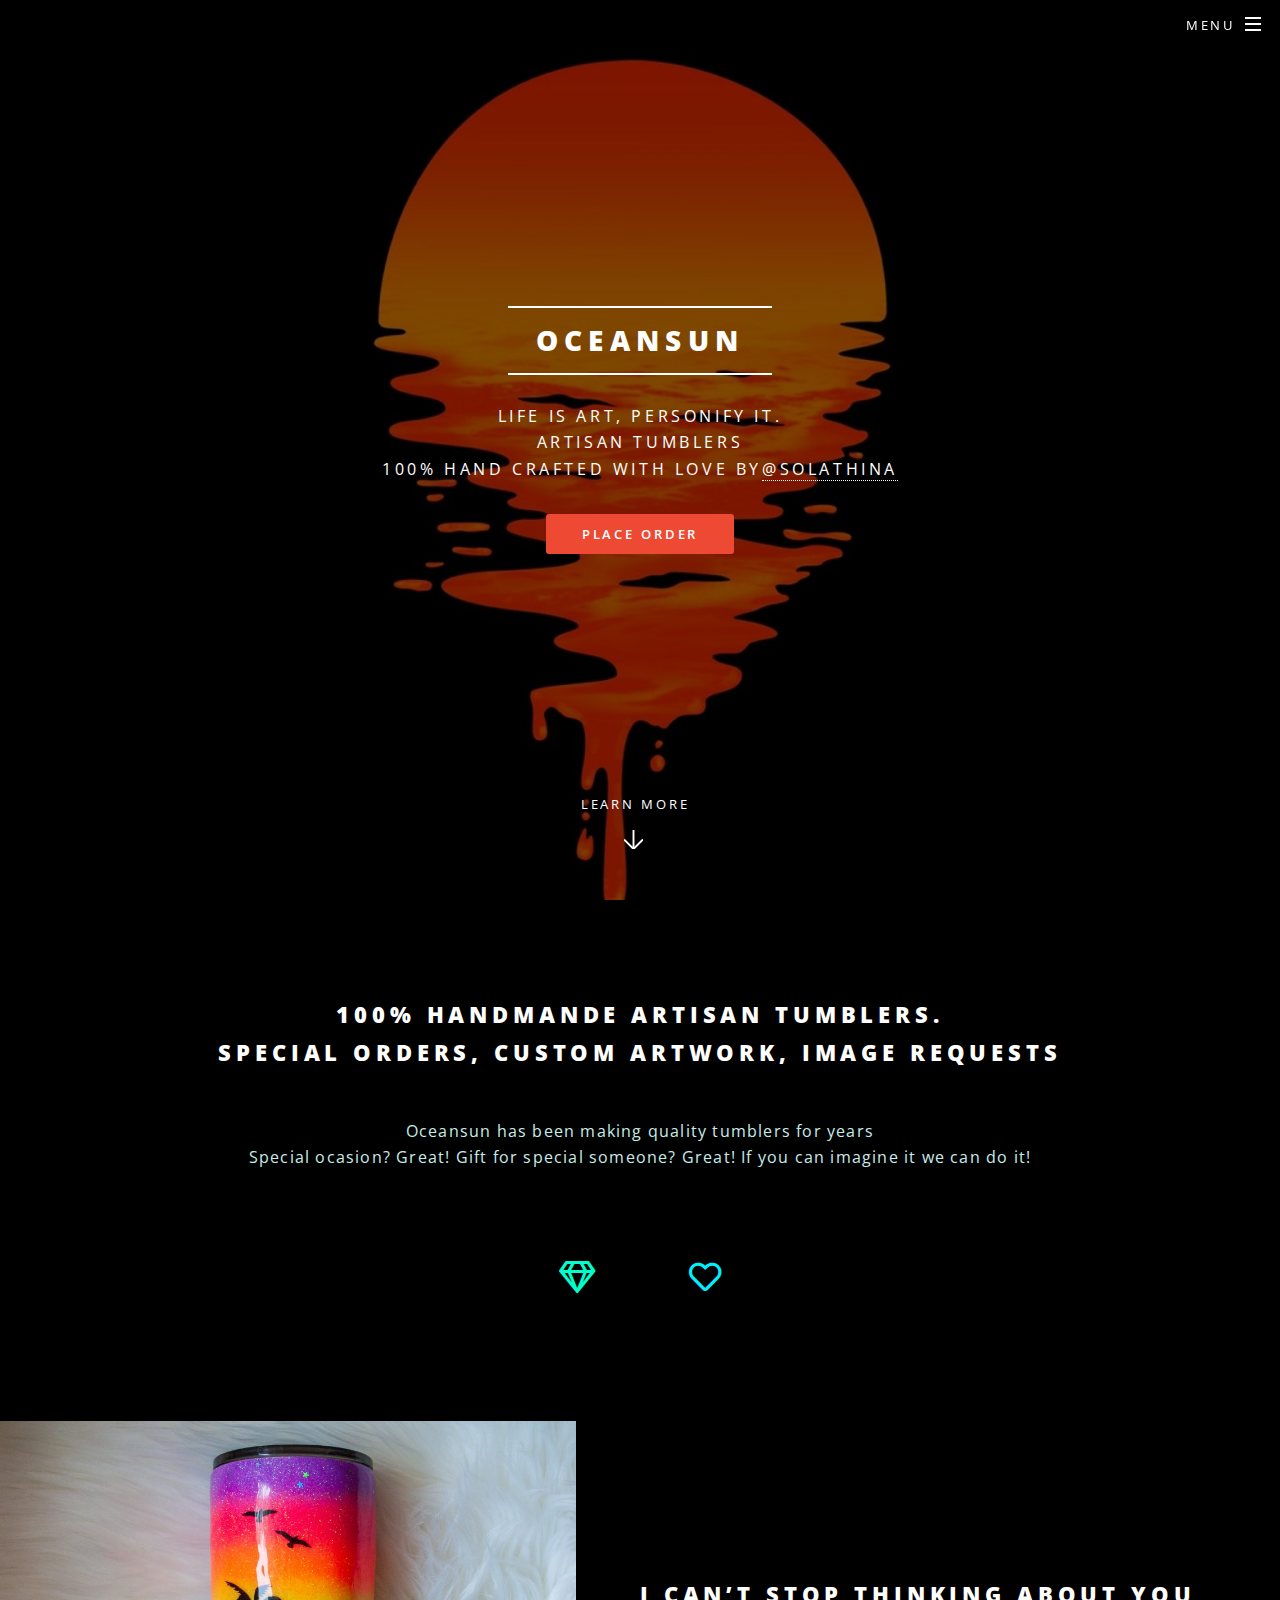
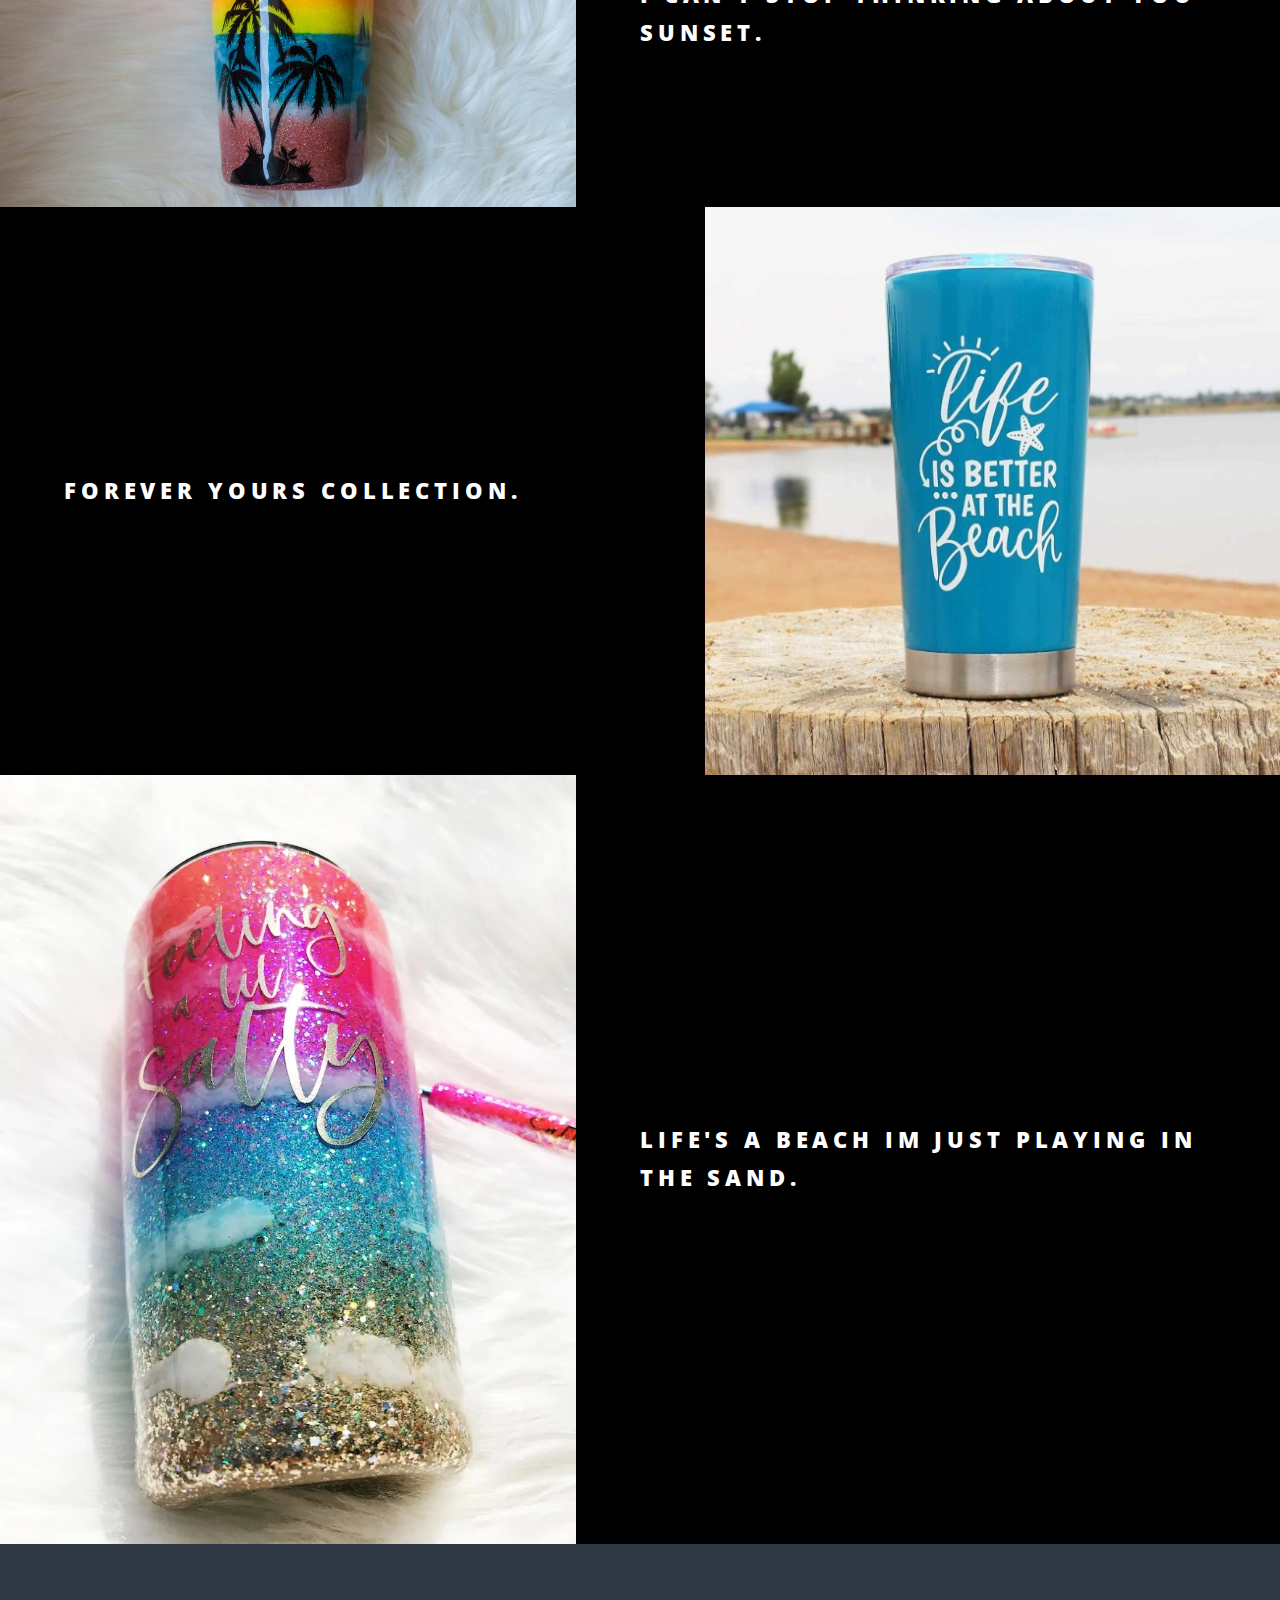
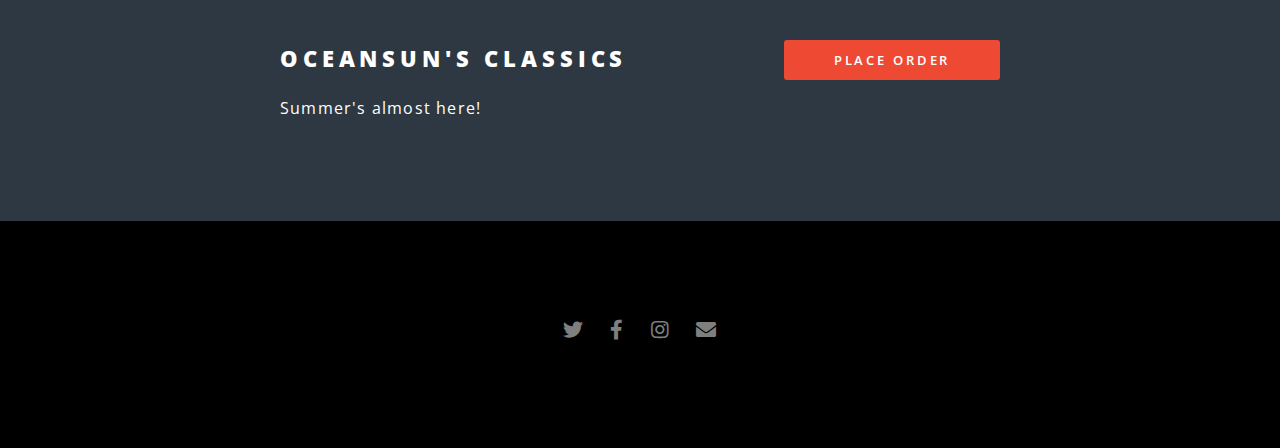
==== oceansun/index.html @ 3f9b8f44 "Add files via upload" ====
<!DOCTYPE HTML>
<!--
	Spectral by HTML5 UP
	html5up.net | @ajlkn
	Free for personal and commercial use under the CCA 3.0 license (html5up.net/license)
-->
<html>
	<head>
		<title>Oceansun</title>
		<meta charset="utf-8" />
		<meta name="viewport" content="width=device-width, initial-scale=1, user-scalable=no" />
		<link rel="stylesheet" href="assets/css/main.css" />
		<noscript><link rel="stylesheet" href="assets/css/noscript.css" /></noscript>
	</head>
	<body class="landing is-preload">

		<!-- Page Wrapper -->
			<div id="page-wrapper">

				<!-- Header -->
					<header id="header" class="alt">
						<h1><a href="index.html">Oceansun</a></h1>
						<nav id="nav">
							<ul>
								<li class="special">
									<a href="#menu" class="menuToggle"><span>Menu</span></a>
									<div id="menu">
										<ul>
											<li><a href="index.html">Home</a></li>
											<li><a href="generic.html">Generic</a></li>
											<li><a href="elements.html">Elements</a></li>
											<li><a href="#">Sign Up</a></li>
											<li><a href="#">Log In</a></li>
										</ul>
									</div>
								</li>
							</ul>
						</nav>
					</header>

				<!-- Banner -->
					<section id="banner">
						<div class="inner">
							<h2>Oceansun</h2>
							<p>Life is art, personify it.<br />
							Artisan Tumblers <br />
							100% Hand Crafted with love by<a href="https://www.instagram.com/solathina/?hl=en">@solathina</a></p>
							<ul class="actions special">
								<li><a href="#" class="button primary">Place Order</a></li>
							</ul>
						</div>
						<a href="#one" class="more scrolly">Learn More</a>
					</section>

				<!-- One -->
					<section id="one" class="wrapper style1 special">
						<div class="inner">
							<header class="major">
								<h2>100% Handmande Artisan Tumblers.<br />
								Special orders, custom artwork, image requests</h2>
								<p>Oceansun has been making quality tumblers for years<br />
								Special ocasion? Great! Gift for special someone? Great! If you can imagine it we can do it!</p>
							</header>
							<ul class="icons major">
								<li><span class="icon fa-gem major style1"><span class="label">Lorem</span></span></li>
								<li><span class="icon fa-heart major style2"><span class="label">Ipsum</span></span></li>
							</ul>
						</div>
					</section>

				<!-- Two -->
					<section id="two" class="wrapper alt style2">
						<section class="spotlight">
							<div class="image"><img src="images/pic1.jpg" alt="" /></div><div class="content">
								<h2>I can’t stop thinking about you sunset.<br />
								</h2>
								<p></p>
							</div>
						</section>
						<section class="spotlight">
							<div class="image"><img src="images/pic2.jpg" alt="" /></div><div class="content">
								<h2>Forever yours collection.<br />
								</h2>
								<p></p>
							</div>
						</section>
						<section class="spotlight">
							<div class="image"><img src="images/pic3.jpg" alt="" /></div><div class="content">
								<h2>Life's a beach im just playing in the sand.<br />
								</h2>
								<p></p>
							</div>
						</section>
					</section>

				<!-- Three
					<section id="three" class="wrapper style3 special">
						<div class="inner">
							<header class="major">
								<h2>Accumsan mus tortor nunc aliquet</h2>
								<p>Aliquam ut ex ut augue consectetur interdum. Donec amet imperdiet eleifend<br />
								fringilla tincidunt. Nullam dui leo Aenean mi ligula, rhoncus ullamcorper.</p>
							</header>
							<ul class="features">
								<li class="icon fa-paper-plane">
									<h3>Arcu accumsan</h3>
									<p>Augue consectetur sed interdum imperdiet et ipsum. Mauris lorem tincidunt nullam amet leo Aenean ligula consequat consequat.</p>
								</li>
								<li class="icon solid fa-laptop">
									<h3>Ac Augue Eget</h3>
									<p>Augue consectetur sed interdum imperdiet et ipsum. Mauris lorem tincidunt nullam amet leo Aenean ligula consequat consequat.</p>
								</li>
								<li class="icon solid fa-code">
									<h3>Mus Scelerisque</h3>
									<p>Augue consectetur sed interdum imperdiet et ipsum. Mauris lorem tincidunt nullam amet leo Aenean ligula consequat consequat.</p>
								</li>
								<li class="icon solid fa-headphones-alt">
									<h3>Mauris Imperdiet</h3>
									<p>Augue consectetur sed interdum imperdiet et ipsum. Mauris lorem tincidunt nullam amet leo Aenean ligula consequat consequat.</p>
								</li>
								<li class="icon fa-heart">
									<h3>Aenean Primis</h3>
									<p>Augue consectetur sed interdum imperdiet et ipsum. Mauris lorem tincidunt nullam amet leo Aenean ligula consequat consequat.</p>
								</li>
								<li class="icon fa-flag">
									<h3>Tortor Ut</h3>
									<p>Augue consectetur sed interdum imperdiet et ipsum. Mauris lorem tincidunt nullam amet leo Aenean ligula consequat consequat.</p>
								</li>
							</ul>
						</div>
					</section> -->

				<!-- CTA -->
					<section id="cta" class="wrapper style4">
						<div class="inner">
							<header>
								<h2>Oceansun's classics</h2>
								<p>Summer's almost here!</p>
							</header>
							<ul class="actions stacked">
								<li><a href="#" class="button fit primary">Place Order</a></li>
							</ul>
						</div>
					</section>

				<!-- Footer -->
					<footer id="footer">
						<ul class="icons">
							<li><a href="#" class="icon brands fa-twitter"><span class="label">Twitter</span></a></li>
							<li><a href="#" class="icon brands fa-facebook-f"><span class="label">Facebook</span></a></li>
							<li><a href="#" class="icon brands fa-instagram"><span class="label">Instagram</span></a></li>
							<li><a href="#" class="icon solid fa-envelope"><span class="label">Email</span></a></li>
						</ul>
						<!--
						<ul class="copyright">
							<li>&copy; Untitled</li><li>Design: <a href="http://html5up.net">HTML5 UP</a></li>
						</ul> -->
					</footer>

			</div>

		<!-- Scripts -->
			<script src="assets/js/jquery.min.js"></script>
			<script src="assets/js/jquery.scrollex.min.js"></script>
			<script src="assets/js/jquery.scrolly.min.js"></script>
			<script src="assets/js/browser.min.js"></script>
			<script src="assets/js/breakpoints.min.js"></script>
			<script src="assets/js/util.js"></script>
			<script src="assets/js/main.js"></script>

	</body>
</html>
---- oceansun/assets/css/main.css ----
@import url(fontawesome-all.min.css);
@import url("https://fonts.googleapis.com/css?family=Open+Sans:400,400italic,600,600italic,800,800italic");

/*
	Spectral by HTML5 UP
	html5up.net | @ajlkn
	Free for personal and commercial use under the CCA 3.0 license (html5up.net/license)
*/

html, body, div, span, applet, object,
iframe, h1, h2, h3, h4, h5, h6, p, blockquote,
pre, a, abbr, acronym, address, big, cite,
code, del, dfn, em, img, ins, kbd, q, s, samp,
small, strike, strong, sub, sup, tt, var, b,
u, i, center, dl, dt, dd, ol, ul, li, fieldset,
form, label, legend, table, caption, tbody,
tfoot, thead, tr, th, td, article, aside,
canvas, details, embed, figure, figcaption,
footer, header, hgroup, menu, nav, output, ruby,
section, summary, time, mark, audio, video {
	margin: 0;
	padding: 0;
	border: 0;
	font-size: 100%;
	font: inherit;
	vertical-align: baseline;}

article, aside, details, figcaption, figure,
footer, header, hgroup, menu, nav, section {
	display: block;}

body {
	line-height: 1;
}

ol, ul {
	list-style: none;
}

blockquote, q {
	quotes: none;
}

	blockquote:before, blockquote:after, q:before, q:after {
		content: '';
		content: none;
	}

table {
	border-collapse: collapse;
	border-spacing: 0;
}

body {
	-webkit-text-size-adjust: none;
}

mark {
	background-color: transparent;
	color: inherit;
}

input::-moz-focus-inner {
	border: 0;
	padding: 0;
}

input, select, textarea {
	-moz-appearance: none;
	-webkit-appearance: none;
	-ms-appearance: none;
	appearance: none;
}

/* Basic */

	@-ms-viewport {
		width: device-width;
	}

	html {
		box-sizing: border-box;
	}

	*, *:before, *:after {
		box-sizing: inherit;
	}

	body {
		background: #2e3842;
	}

		body.is-preload *, body.is-preload *:before, body.is-preload *:after {
			-moz-animation: none !important;
			-webkit-animation: none !important;
			-ms-animation: none !important;
			animation: none !important;
			-moz-transition: none !important;
			-webkit-transition: none !important;
			-ms-transition: none !important;
			transition: none !important;
		}

	body, input, select, textarea {
		color: #fff;
		font-family: "Open Sans", Helvetica, sans-serif;
		font-size: 15pt;
		font-weight: 400;
		letter-spacing: 0.075em;
		line-height: 1.65em;
	}

		@media screen and (max-width: 1680px) {

			body, input, select, textarea {
				font-size: 13pt;
			}

		}

		@media screen and (max-width: 1280px) {

			body, input, select, textarea {
				font-size: 12pt;
			}

		}

		@media screen and (max-width: 736px) {

			body, input, select, textarea {
				font-size: 11pt;
				letter-spacing: 0.0375em;
			}

		}

	a {
		-moz-transition: color 0.2s ease, border-bottom-color 0.2s ease;
		-webkit-transition: color 0.2s ease, border-bottom-color 0.2s ease;
		-ms-transition: color 0.2s ease, border-bottom-color 0.2s ease;
		transition: color 0.2s ease, border-bottom-color 0.2s ease;
		border-bottom: dotted 1px;
		color: inherit;
		text-decoration: none;
	}

		a:hover {
			border-bottom-color: transparent;
		}

	strong, b {
		color: #fff;
		font-weight: 600;
	}

	em, i {
		font-style: italic;
	}

	p {
		margin: 0 0 2em 0;
	}

	h1, h2, h3, h4, h5, h6 {
		color: #fff;
		font-weight: 800;
		letter-spacing: 0.225em;
		line-height: 1em;
		margin: 0 0 1em 0;
		text-transform: uppercase;
	}

		h1 a, h2 a, h3 a, h4 a, h5 a, h6 a {
			color: inherit;
			text-decoration: none;
		}

	h2 {
		font-size: 1.35em;
		line-height: 1.75em;
	}

		@media screen and (max-width: 736px) {

			h2 {
				font-size: 1.1em;
				line-height: 1.65em;
			}

		}

	h3 {
		font-size: 1.15em;
		line-height: 1.75em;
	}

		@media screen and (max-width: 736px) {

			h3 {
				font-size: 1em;
				line-height: 1.65em;
			}

		}

	h4 {
		font-size: 1em;
		line-height: 1.5em;
	}

	h5 {
		font-size: 0.8em;
		line-height: 1.5em;
	}

	h6 {
		font-size: 0.7em;
		line-height: 1.5em;
	}

	sub {
		font-size: 0.8em;
		position: relative;
		top: 0.5em;
	}

	sup {
		font-size: 0.8em;
		position: relative;
		top: -0.5em;
	}

	hr {
		border: 0;
		border-bottom: solid 2px #fff;
		margin: 3em 0;
	}

		hr.major {
			margin: 4.5em 0;
		}

	blockquote {
		border-left: solid 4px #fff;
		font-style: italic;
		margin: 0 0 2em 0;
		padding: 0.5em 0 0.5em 2em;
	}

	code {
		background: rgba(144, 144, 144, 0.25);
		border-radius: 3px;
		font-family: "Courier New", monospace;
		font-size: 0.9em;
		letter-spacing: 0;
		margin: 0 0.25em;
		padding: 0.25em 0.65em;
	}

	pre {
		-webkit-overflow-scrolling: touch;
		font-family: "Courier New", monospace;
		font-size: 0.9em;
		margin: 0 0 2em 0;
	}

		pre code {
			display: block;
			line-height: 1.75em;
			padding: 1em 1.5em;
			overflow-x: auto;
		}

	.align-left {
		text-align: left;
	}

	.align-center {
		text-align: center;
	}

	.align-right {
		text-align: right;
	}

/* Row */

	.row {
		display: flex;
		flex-wrap: wrap;
		box-sizing: border-box;
		align-items: stretch;
	}

		.row > * {
			box-sizing: border-box;
		}

		.row.gtr-uniform > * > :last-child {
			margin-bottom: 0;
		}

		.row.aln-left {
			justify-content: flex-start;
		}

		.row.aln-center {
			justify-content: center;
		}

		.row.aln-right {
			justify-content: flex-end;
		}

		.row.aln-top {
			align-items: flex-start;
		}

		.row.aln-middle {
			align-items: center;
		}

		.row.aln-bottom {
			align-items: flex-end;
		}

		.row > .imp {
			order: -1;
		}

		.row > .col-1 {
			width: 8.33333%;
		}

		.row > .off-1 {
			margin-left: 8.33333%;
		}

		.row > .col-2 {
			width: 16.66667%;
		}

		.row > .off-2 {
			margin-left: 16.66667%;
		}

		.row > .col-3 {
			width: 25%;
		}

		.row > .off-3 {
			margin-left: 25%;
		}

		.row > .col-4 {
			width: 33.33333%;
		}

		.row > .off-4 {
			margin-left: 33.33333%;
		}

		.row > .col-5 {
			width: 41.66667%;
		}

		.row > .off-5 {
			margin-left: 41.66667%;
		}

		.row > .col-6 {
			width: 50%;
		}

		.row > .off-6 {
			margin-left: 50%;
		}

		.row > .col-7 {
			width: 58.33333%;
		}

		.row > .off-7 {
			margin-left: 58.33333%;
		}

		.row > .col-8 {
			width: 66.66667%;
		}

		.row > .off-8 {
			margin-left: 66.66667%;
		}

		.row > .col-9 {
			width: 75%;
		}

		.row > .off-9 {
			margin-left: 75%;
		}

		.row > .col-10 {
			width: 83.33333%;
		}

		.row > .off-10 {
			margin-left: 83.33333%;
		}

		.row > .col-11 {
			width: 91.66667%;
		}

		.row > .off-11 {
			margin-left: 91.66667%;
		}

		.row > .col-12 {
			width: 100%;
		}

		.row > .off-12 {
			margin-left: 100%;
		}

		.row.gtr-0 {
			margin-top: 0;
			margin-left: 0em;
		}

			.row.gtr-0 > * {
				padding: 0 0 0 0em;
			}

			.row.gtr-0.gtr-uniform {
				margin-top: 0em;
			}

				.row.gtr-0.gtr-uniform > * {
					padding-top: 0em;
				}

		.row.gtr-25 {
			margin-top: 0;
			margin-left: -0.375em;
		}

			.row.gtr-25 > * {
				padding: 0 0 0 0.375em;
			}

			.row.gtr-25.gtr-uniform {
				margin-top: -0.375em;
			}

				.row.gtr-25.gtr-uniform > * {
					padding-top: 0.375em;
				}

		.row.gtr-50 {
			margin-top: 0;
			margin-left: -0.75em;
		}

			.row.gtr-50 > * {
				padding: 0 0 0 0.75em;
			}

			.row.gtr-50.gtr-uniform {
				margin-top: -0.75em;
			}

				.row.gtr-50.gtr-uniform > * {
					padding-top: 0.75em;
				}

		.row {
			margin-top: 0;
			margin-left: -1.5em;
		}

			.row > * {
				padding: 0 0 0 1.5em;
			}

			.row.gtr-uniform {
				margin-top: -1.5em;
			}

				.row.gtr-uniform > * {
					padding-top: 1.5em;
				}

		.row.gtr-150 {
			margin-top: 0;
			margin-left: -2.25em;
		}

			.row.gtr-150 > * {
				padding: 0 0 0 2.25em;
			}

			.row.gtr-150.gtr-uniform {
				margin-top: -2.25em;
			}

				.row.gtr-150.gtr-uniform > * {
					padding-top: 2.25em;
				}

		.row.gtr-200 {
			margin-top: 0;
			margin-left: -3em;
		}

			.row.gtr-200 > * {
				padding: 0 0 0 3em;
			}

			.row.gtr-200.gtr-uniform {
				margin-top: -3em;
			}

				.row.gtr-200.gtr-uniform > * {
					padding-top: 3em;
				}

		@media screen and (max-width: 1680px) {

			.row {
				display: flex;
				flex-wrap: wrap;
				box-sizing: border-box;
				align-items: stretch;
			}

				.row > * {
					box-sizing: border-box;
				}

				.row.gtr-uniform > * > :last-child {
					margin-bottom: 0;
				}

				.row.aln-left {
					justify-content: flex-start;
				}

				.row.aln-center {
					justify-content: center;
				}

				.row.aln-right {
					justify-content: flex-end;
				}

				.row.aln-top {
					align-items: flex-start;
				}

				.row.aln-middle {
					align-items: center;
				}

				.row.aln-bottom {
					align-items: flex-end;
				}

				.row > .imp-xlarge {
					order: -1;
				}

				.row > .col-1-xlarge {
					width: 8.33333%;
				}

				.row > .off-1-xlarge {
					margin-left: 8.33333%;
				}

				.row > .col-2-xlarge {
					width: 16.66667%;
				}

				.row > .off-2-xlarge {
					margin-left: 16.66667%;
				}

				.row > .col-3-xlarge {
					width: 25%;
				}

				.row > .off-3-xlarge {
					margin-left: 25%;
				}

				.row > .col-4-xlarge {
					width: 33.33333%;
				}

				.row > .off-4-xlarge {
					margin-left: 33.33333%;
				}

				.row > .col-5-xlarge {
					width: 41.66667%;
				}

				.row > .off-5-xlarge {
					margin-left: 41.66667%;
				}

				.row > .col-6-xlarge {
					width: 50%;
				}

				.row > .off-6-xlarge {
					margin-left: 50%;
				}

				.row > .col-7-xlarge {
					width: 58.33333%;
				}

				.row > .off-7-xlarge {
					margin-left: 58.33333%;
				}

				.row > .col-8-xlarge {
					width: 66.66667%;
				}

				.row > .off-8-xlarge {
					margin-left: 66.66667%;
				}

				.row > .col-9-xlarge {
					width: 75%;
				}

				.row > .off-9-xlarge {
					margin-left: 75%;
				}

				.row > .col-10-xlarge {
					width: 83.33333%;
				}

				.row > .off-10-xlarge {
					margin-left: 83.33333%;
				}

				.row > .col-11-xlarge {
					width: 91.66667%;
				}

				.row > .off-11-xlarge {
					margin-left: 91.66667%;
				}

				.row > .col-12-xlarge {
					width: 100%;
				}

				.row > .off-12-xlarge {
					margin-left: 100%;
				}

				.row.gtr-0 {
					margin-top: 0;
					margin-left: 0em;
				}

					.row.gtr-0 > * {
						padding: 0 0 0 0em;
					}

					.row.gtr-0.gtr-uniform {
						margin-top: 0em;
					}

						.row.gtr-0.gtr-uniform > * {
							padding-top: 0em;
						}

				.row.gtr-25 {
					margin-top: 0;
					margin-left: -0.375em;
				}

					.row.gtr-25 > * {
						padding: 0 0 0 0.375em;
					}

					.row.gtr-25.gtr-uniform {
						margin-top: -0.375em;
					}

						.row.gtr-25.gtr-uniform > * {
							padding-top: 0.375em;
						}

				.row.gtr-50 {
					margin-top: 0;
					margin-left: -0.75em;
				}

					.row.gtr-50 > * {
						padding: 0 0 0 0.75em;
					}

					.row.gtr-50.gtr-uniform {
						margin-top: -0.75em;
					}

						.row.gtr-50.gtr-uniform > * {
							padding-top: 0.75em;
						}

				.row {
					margin-top: 0;
					margin-left: -1.5em;
				}

					.row > * {
						padding: 0 0 0 1.5em;
					}

					.row.gtr-uniform {
						margin-top: -1.5em;
					}

						.row.gtr-uniform > * {
							padding-top: 1.5em;
						}

				.row.gtr-150 {
					margin-top: 0;
					margin-left: -2.25em;
				}

					.row.gtr-150 > * {
						padding: 0 0 0 2.25em;
					}

					.row.gtr-150.gtr-uniform {
						margin-top: -2.25em;
					}

						.row.gtr-150.gtr-uniform > * {
							padding-top: 2.25em;
						}

				.row.gtr-200 {
					margin-top: 0;
					margin-left: -3em;
				}

					.row.gtr-200 > * {
						padding: 0 0 0 3em;
					}

					.row.gtr-200.gtr-uniform {
						margin-top: -3em;
					}

						.row.gtr-200.gtr-uniform > * {
							padding-top: 3em;
						}

		}

		@media screen and (max-width: 1280px) {

			.row {
				display: flex;
				flex-wrap: wrap;
				box-sizing: border-box;
				align-items: stretch;
			}

				.row > * {
					box-sizing: border-box;
				}

				.row.gtr-uniform > * > :last-child {
					margin-bottom: 0;
				}

				.row.aln-left {
					justify-content: flex-start;
				}

				.row.aln-center {
					justify-content: center;
				}

				.row.aln-right {
					justify-content: flex-end;
				}

				.row.aln-top {
					align-items: flex-start;
				}

				.row.aln-middle {
					align-items: center;
				}

				.row.aln-bottom {
					align-items: flex-end;
				}

				.row > .imp-large {
					order: -1;
				}

				.row > .col-1-large {
					width: 8.33333%;
				}

				.row > .off-1-large {
					margin-left: 8.33333%;
				}

				.row > .col-2-large {
					width: 16.66667%;
				}

				.row > .off-2-large {
					margin-left: 16.66667%;
				}

				.row > .col-3-large {
					width: 25%;
				}

				.row > .off-3-large {
					margin-left: 25%;
				}

				.row > .col-4-large {
					width: 33.33333%;
				}

				.row > .off-4-large {
					margin-left: 33.33333%;
				}

				.row > .col-5-large {
					width: 41.66667%;
				}

				.row > .off-5-large {
					margin-left: 41.66667%;
				}

				.row > .col-6-large {
					width: 50%;
				}

				.row > .off-6-large {
					margin-left: 50%;
				}

				.row > .col-7-large {
					width: 58.33333%;
				}

				.row > .off-7-large {
					margin-left: 58.33333%;
				}

				.row > .col-8-large {
					width: 66.66667%;
				}

				.row > .off-8-large {
					margin-left: 66.66667%;
				}

				.row > .col-9-large {
					width: 75%;
				}

				.row > .off-9-large {
					margin-left: 75%;
				}

				.row > .col-10-large {
					width: 83.33333%;
				}

				.row > .off-10-large {
					margin-left: 83.33333%;
				}

				.row > .col-11-large {
					width: 91.66667%;
				}

				.row > .off-11-large {
					margin-left: 91.66667%;
				}

				.row > .col-12-large {
					width: 100%;
				}

				.row > .off-12-large {
					margin-left: 100%;
				}

				.row.gtr-0 {
					margin-top: 0;
					margin-left: 0em;
				}

					.row.gtr-0 > * {
						padding: 0 0 0 0em;
					}

					.row.gtr-0.gtr-uniform {
						margin-top: 0em;
					}

						.row.gtr-0.gtr-uniform > * {
							padding-top: 0em;
						}

				.row.gtr-25 {
					margin-top: 0;
					margin-left: -0.375em;
				}

					.row.gtr-25 > * {
						padding: 0 0 0 0.375em;
					}

					.row.gtr-25.gtr-uniform {
						margin-top: -0.375em;
					}

						.row.gtr-25.gtr-uniform > * {
							padding-top: 0.375em;
						}

				.row.gtr-50 {
					margin-top: 0;
					margin-left: -0.75em;
				}

					.row.gtr-50 > * {
						padding: 0 0 0 0.75em;
					}

					.row.gtr-50.gtr-uniform {
						margin-top: -0.75em;
					}

						.row.gtr-50.gtr-uniform > * {
							padding-top: 0.75em;
						}

				.row {
					margin-top: 0;
					margin-left: -1.5em;
				}

					.row > * {
						padding: 0 0 0 1.5em;
					}

					.row.gtr-uniform {
						margin-top: -1.5em;
					}

						.row.gtr-uniform > * {
							padding-top: 1.5em;
						}

				.row.gtr-150 {
					margin-top: 0;
					margin-left: -2.25em;
				}

					.row.gtr-150 > * {
						padding: 0 0 0 2.25em;
					}

					.row.gtr-150.gtr-uniform {
						margin-top: -2.25em;
					}

						.row.gtr-150.gtr-uniform > * {
							padding-top: 2.25em;
						}

				.row.gtr-200 {
					margin-top: 0;
					margin-left: -3em;
				}

					.row.gtr-200 > * {
						padding: 0 0 0 3em;
					}

					.row.gtr-200.gtr-uniform {
						margin-top: -3em;
					}

						.row.gtr-200.gtr-uniform > * {
							padding-top: 3em;
						}

		}

		@media screen and (max-width: 980px) {

			.row {
				display: flex;
				flex-wrap: wrap;
				box-sizing: border-box;
				align-items: stretch;
			}

				.row > * {
					box-sizing: border-box;
				}

				.row.gtr-uniform > * > :last-child {
					margin-bottom: 0;
				}

				.row.aln-left {
					justify-content: flex-start;
				}

				.row.aln-center {
					justify-content: center;
				}

				.row.aln-right {
					justify-content: flex-end;
				}

				.row.aln-top {
					align-items: flex-start;
				}

				.row.aln-middle {
					align-items: center;
				}

				.row.aln-bottom {
					align-items: flex-end;
				}

				.row > .imp-medium {
					order: -1;
				}

				.row > .col-1-medium {
					width: 8.33333%;
				}

				.row > .off-1-medium {
					margin-left: 8.33333%;
				}

				.row > .col-2-medium {
					width: 16.66667%;
				}

				.row > .off-2-medium {
					margin-left: 16.66667%;
				}

				.row > .col-3-medium {
					width: 25%;
				}

				.row > .off-3-medium {
					margin-left: 25%;
				}

				.row > .col-4-medium {
					width: 33.33333%;
				}

				.row > .off-4-medium {
					margin-left: 33.33333%;
				}

				.row > .col-5-medium {
					width: 41.66667%;
				}

				.row > .off-5-medium {
					margin-left: 41.66667%;
				}

				.row > .col-6-medium {
					width: 50%;
				}

				.row > .off-6-medium {
					margin-left: 50%;
				}

				.row > .col-7-medium {
					width: 58.33333%;
				}

				.row > .off-7-medium {
					margin-left: 58.33333%;
				}

				.row > .col-8-medium {
					width: 66.66667%;
				}

				.row > .off-8-medium {
					margin-left: 66.66667%;
				}

				.row > .col-9-medium {
					width: 75%;
				}

				.row > .off-9-medium {
					margin-left: 75%;
				}

				.row > .col-10-medium {
					width: 83.33333%;
				}

				.row > .off-10-medium {
					margin-left: 83.33333%;
				}

				.row > .col-11-medium {
					width: 91.66667%;
				}

				.row > .off-11-medium {
					margin-left: 91.66667%;
				}

				.row > .col-12-medium {
					width: 100%;
				}

				.row > .off-12-medium {
					margin-left: 100%;
				}

				.row.gtr-0 {
					margin-top: 0;
					margin-left: 0em;
				}

					.row.gtr-0 > * {
						padding: 0 0 0 0em;
					}

					.row.gtr-0.gtr-uniform {
						margin-top: 0em;
					}

						.row.gtr-0.gtr-uniform > * {
							padding-top: 0em;
						}

				.row.gtr-25 {
					margin-top: 0;
					margin-left: -0.375em;
				}

					.row.gtr-25 > * {
						padding: 0 0 0 0.375em;
					}

					.row.gtr-25.gtr-uniform {
						margin-top: -0.375em;
					}

						.row.gtr-25.gtr-uniform > * {
							padding-top: 0.375em;
						}

				.row.gtr-50 {
					margin-top: 0;
					margin-left: -0.75em;
				}

					.row.gtr-50 > * {
						padding: 0 0 0 0.75em;
					}

					.row.gtr-50.gtr-uniform {
						margin-top: -0.75em;
					}

						.row.gtr-50.gtr-uniform > * {
							padding-top: 0.75em;
						}

				.row {
					margin-top: 0;
					margin-left: -1.5em;
				}

					.row > * {
						padding: 0 0 0 1.5em;
					}

					.row.gtr-uniform {
						margin-top: -1.5em;
					}

						.row.gtr-uniform > * {
							padding-top: 1.5em;
						}

				.row.gtr-150 {
					margin-top: 0;
					margin-left: -2.25em;
				}

					.row.gtr-150 > * {
						padding: 0 0 0 2.25em;
					}

					.row.gtr-150.gtr-uniform {
						margin-top: -2.25em;
					}

						.row.gtr-150.gtr-uniform > * {
							padding-top: 2.25em;
						}

				.row.gtr-200 {
					margin-top: 0;
					margin-left: -3em;
				}

					.row.gtr-200 > * {
						padding: 0 0 0 3em;
					}

					.row.gtr-200.gtr-uniform {
						margin-top: -3em;
					}

						.row.gtr-200.gtr-uniform > * {
							padding-top: 3em;
						}

		}

		@media screen and (max-width: 736px) {

			.row {
				display: flex;
				flex-wrap: wrap;
				box-sizing: border-box;
				align-items: stretch;
			}

				.row > * {
					box-sizing: border-box;
				}

				.row.gtr-uniform > * > :last-child {
					margin-bottom: 0;
				}

				.row.aln-left {
					justify-content: flex-start;
				}

				.row.aln-center {
					justify-content: center;
				}

				.row.aln-right {
					justify-content: flex-end;
				}

				.row.aln-top {
					align-items: flex-start;
				}

				.row.aln-middle {
					align-items: center;
				}

				.row.aln-bottom {
					align-items: flex-end;
				}

				.row > .imp-small {
					order: -1;
				}

				.row > .col-1-small {
					width: 8.33333%;
				}

				.row > .off-1-small {
					margin-left: 8.33333%;
				}

				.row > .col-2-small {
					width: 16.66667%;
				}

				.row > .off-2-small {
					margin-left: 16.66667%;
				}

				.row > .col-3-small {
					width: 25%;
				}

				.row > .off-3-small {
					margin-left: 25%;
				}

				.row > .col-4-small {
					width: 33.33333%;
				}

				.row > .off-4-small {
					margin-left: 33.33333%;
				}

				.row > .col-5-small {
					width: 41.66667%;
				}

				.row > .off-5-small {
					margin-left: 41.66667%;
				}

				.row > .col-6-small {
					width: 50%;
				}

				.row > .off-6-small {
					margin-left: 50%;
				}

				.row > .col-7-small {
					width: 58.33333%;
				}

				.row > .off-7-small {
					margin-left: 58.33333%;
				}

				.row > .col-8-small {
					width: 66.66667%;
				}

				.row > .off-8-small {
					margin-left: 66.66667%;
				}

				.row > .col-9-small {
					width: 75%;
				}

				.row > .off-9-small {
					margin-left: 75%;
				}

				.row > .col-10-small {
					width: 83.33333%;
				}

				.row > .off-10-small {
					margin-left: 83.33333%;
				}

				.row > .col-11-small {
					width: 91.66667%;
				}

				.row > .off-11-small {
					margin-left: 91.66667%;
				}

				.row > .col-12-small {
					width: 100%;
				}

				.row > .off-12-small {
					margin-left: 100%;
				}

				.row.gtr-0 {
					margin-top: 0;
					margin-left: 0em;
				}

					.row.gtr-0 > * {
						padding: 0 0 0 0em;
					}

					.row.gtr-0.gtr-uniform {
						margin-top: 0em;
					}

						.row.gtr-0.gtr-uniform > * {
							padding-top: 0em;
						}

				.row.gtr-25 {
					margin-top: 0;
					margin-left: -0.375em;
				}

					.row.gtr-25 > * {
						padding: 0 0 0 0.375em;
					}

					.row.gtr-25.gtr-uniform {
						margin-top: -0.375em;
					}

						.row.gtr-25.gtr-uniform > * {
							padding-top: 0.375em;
						}

				.row.gtr-50 {
					margin-top: 0;
					margin-left: -0.75em;
				}

					.row.gtr-50 > * {
						padding: 0 0 0 0.75em;
					}

					.row.gtr-50.gtr-uniform {
						margin-top: -0.75em;
					}

						.row.gtr-50.gtr-uniform > * {
							padding-top: 0.75em;
						}

				.row {
					margin-top: 0;
					margin-left: -1.5em;
				}

					.row > * {
						padding: 0 0 0 1.5em;
					}

					.row.gtr-uniform {
						margin-top: -1.5em;
					}

						.row.gtr-uniform > * {
							padding-top: 1.5em;
						}

				.row.gtr-150 {
					margin-top: 0;
					margin-left: -2.25em;
				}

					.row.gtr-150 > * {
						padding: 0 0 0 2.25em;
					}

					.row.gtr-150.gtr-uniform {
						margin-top: -2.25em;
					}

						.row.gtr-150.gtr-uniform > * {
							padding-top: 2.25em;
						}

				.row.gtr-200 {
					margin-top: 0;
					margin-left: -3em;
				}

					.row.gtr-200 > * {
						padding: 0 0 0 3em;
					}

					.row.gtr-200.gtr-uniform {
						margin-top: -3em;
					}

						.row.gtr-200.gtr-uniform > * {
							padding-top: 3em;
						}

		}

		@media screen and (max-width: 480px) {

			.row {
				display: flex;
				flex-wrap: wrap;
				box-sizing: border-box;
				align-items: stretch;
			}

				.row > * {
					box-sizing: border-box;
				}

				.row.gtr-uniform > * > :last-child {
					margin-bottom: 0;
				}

				.row.aln-left {
					justify-content: flex-start;
				}

				.row.aln-center {
					justify-content: center;
				}

				.row.aln-right {
					justify-content: flex-end;
				}

				.row.aln-top {
					align-items: flex-start;
				}

				.row.aln-middle {
					align-items: center;
				}

				.row.aln-bottom {
					align-items: flex-end;
				}

				.row > .imp-xsmall {
					order: -1;
				}

				.row > .col-1-xsmall {
					width: 8.33333%;
				}

				.row > .off-1-xsmall {
					margin-left: 8.33333%;
				}

				.row > .col-2-xsmall {
					width: 16.66667%;
				}

				.row > .off-2-xsmall {
					margin-left: 16.66667%;
				}

				.row > .col-3-xsmall {
					width: 25%;
				}

				.row > .off-3-xsmall {
					margin-left: 25%;
				}

				.row > .col-4-xsmall {
					width: 33.33333%;
				}

				.row > .off-4-xsmall {
					margin-left: 33.33333%;
				}

				.row > .col-5-xsmall {
					width: 41.66667%;
				}

				.row > .off-5-xsmall {
					margin-left: 41.66667%;
				}

				.row > .col-6-xsmall {
					width: 50%;
				}

				.row > .off-6-xsmall {
					margin-left: 50%;
				}

				.row > .col-7-xsmall {
					width: 58.33333%;
				}

				.row > .off-7-xsmall {
					margin-left: 58.33333%;
				}

				.row > .col-8-xsmall {
					width: 66.66667%;
				}

				.row > .off-8-xsmall {
					margin-left: 66.66667%;
				}

				.row > .col-9-xsmall {
					width: 75%;
				}

				.row > .off-9-xsmall {
					margin-left: 75%;
				}

				.row > .col-10-xsmall {
					width: 83.33333%;
				}

				.row > .off-10-xsmall {
					margin-left: 83.33333%;
				}

				.row > .col-11-xsmall {
					width: 91.66667%;
				}

				.row > .off-11-xsmall {
					margin-left: 91.66667%;
				}

				.row > .col-12-xsmall {
					width: 100%;
				}

				.row > .off-12-xsmall {
					margin-left: 100%;
				}

				.row.gtr-0 {
					margin-top: 0;
					margin-left: 0em;
				}

					.row.gtr-0 > * {
						padding: 0 0 0 0em;
					}

					.row.gtr-0.gtr-uniform {
						margin-top: 0em;
					}

						.row.gtr-0.gtr-uniform > * {
							padding-top: 0em;
						}

				.row.gtr-25 {
					margin-top: 0;
					margin-left: -0.375em;
				}

					.row.gtr-25 > * {
						padding: 0 0 0 0.375em;
					}

					.row.gtr-25.gtr-uniform {
						margin-top: -0.375em;
					}

						.row.gtr-25.gtr-uniform > * {
							padding-top: 0.375em;
						}

				.row.gtr-50 {
					margin-top: 0;
					margin-left: -0.75em;
				}

					.row.gtr-50 > * {
						padding: 0 0 0 0.75em;
					}

					.row.gtr-50.gtr-uniform {
						margin-top: -0.75em;
					}

						.row.gtr-50.gtr-uniform > * {
							padding-top: 0.75em;
						}

				.row {
					margin-top: 0;
					margin-left: -1.5em;
				}

					.row > * {
						padding: 0 0 0 1.5em;
					}

					.row.gtr-uniform {
						margin-top: -1.5em;
					}

						.row.gtr-uniform > * {
							padding-top: 1.5em;
						}

				.row.gtr-150 {
					margin-top: 0;
					margin-left: -2.25em;
				}

					.row.gtr-150 > * {
						padding: 0 0 0 2.25em;
					}

					.row.gtr-150.gtr-uniform {
						margin-top: -2.25em;
					}

						.row.gtr-150.gtr-uniform > * {
							padding-top: 2.25em;
						}

				.row.gtr-200 {
					margin-top: 0;
					margin-left: -3em;
				}

					.row.gtr-200 > * {
						padding: 0 0 0 3em;
					}

					.row.gtr-200.gtr-uniform {
						margin-top: -3em;
					}

						.row.gtr-200.gtr-uniform > * {
							padding-top: 3em;
						}

		}

/* Section/Article */

	section.special, article.special {
		text-align: center;
	}

	header p {
		color: rgba(255, 255, 255, 0.5);
		position: relative;
		top: -0.25em;
	}

	header h3 + p {
		font-size: 1.1em;
	}

	header h4 + p,
	header h5 + p,
	header h6 + p {
		font-size: 0.9em;
	}

	header.major {
		margin: 0 0 3.5em 0;
	}

		header.major h2, header.major h3, header.major h4, header.major h5, header.major h6 {
			border-bottom: solid 2px #fff;
			display: inline-block;
			padding-bottom: 1em;
			position: relative;
		}

			header.major h2:after, header.major h3:after, header.major h4:after, header.major h5:after, header.major h6:after {
				content: '';
				display: block;
				height: 1px;
			}

		header.major p {
			color: #fff;
			top: 0;
		}

		@media screen and (max-width: 736px) {

			header.major {
				margin: 0 0 2em 0;
			}

		}

	@media screen and (max-width: 980px) {

		header br {
			display: none;
		}

	}

/* Form */

	form {
		margin: 0 0 2em 0;
	}

	label {
		color: #fff;
		display: block;
		font-size: 0.9em;
		font-weight: 600;
		margin: 0 0 1em 0;
	}

	input[type="text"],
	input[type="password"],
	input[type="email"],
	select,
	textarea {
		-moz-appearance: none;
		-webkit-appearance: none;
		-ms-appearance: none;
		appearance: none;
		background-color: rgba(144, 144, 144, 0.25);
		border-radius: 3px;
		border: none;
		color: inherit;
		display: block;
		outline: 0;
		padding: 0 1em;
		text-decoration: none;
		width: 100%;
	}

		input[type="text"]:invalid,
		input[type="password"]:invalid,
		input[type="email"]:invalid,
		select:invalid,
		textarea:invalid {
			box-shadow: none;
		}

		input[type="text"]:focus,
		input[type="password"]:focus,
		input[type="email"]:focus,
		select:focus,
		textarea:focus {
			box-shadow: 0 0 0 2px #21b2a6;
		}

	select {
		background-size: 1.25em;
		background-repeat: no-repeat;
		background-position: calc(100% - 1em) center;
		height: 2.75em;
		padding-right: 2.75em;
		text-overflow: ellipsis;
	}

		select:focus::-ms-value {
			background-color: transparent;
		}

		select::-ms-expand {
			display: none;
		}

	input[type="text"],
	input[type="password"],
	input[type="email"],
	select {
		height: 2.75em;
	}

	textarea {
		padding: 0.75em 1em;
	}

	input[type="checkbox"],
	input[type="radio"] {
		-moz-appearance: none;
		-webkit-appearance: none;
		-ms-appearance: none;
		appearance: none;
		display: block;
		float: left;
		margin-right: -2em;
		opacity: 0;
		width: 1em;
		z-index: -1;
	}

		input[type="checkbox"] + label,
		input[type="radio"] + label {
			text-decoration: none;
			color: #fff;
			cursor: pointer;
			display: inline-block;
			font-size: 1em;
			font-weight: 400;
			padding-left: 2.4em;
			padding-right: 0.75em;
			position: relative;
		}

			input[type="checkbox"] + label:before,
			input[type="radio"] + label:before {
				-moz-osx-font-smoothing: grayscale;
				-webkit-font-smoothing: antialiased;
				display: inline-block;
				font-style: normal;
				font-variant: normal;
				text-rendering: auto;
				line-height: 1;
				text-transform: none !important;
				font-family: 'Font Awesome 5 Free';
				font-weight: 900;
			}

			input[type="checkbox"] + label:before,
			input[type="radio"] + label:before {
				background: rgba(144, 144, 144, 0.25);
				border-radius: 3px;
				content: '';
				display: inline-block;
				font-size: 0.8em;
				height: 2.0625em;
				left: 0;
				line-height: 2.0625em;
				position: absolute;
				text-align: center;
				top: 0;
				width: 2.0625em;
			}

		input[type="checkbox"]:checked + label:before,
		input[type="radio"]:checked + label:before {
			background: #2e3842;
			color: #fff;
			content: '\f00c';
		}

		input[type="checkbox"]:focus + label:before,
		input[type="radio"]:focus + label:before {
			box-shadow: 0 0 0 2px #21b2a6;
		}

	input[type="checkbox"] + label:before {
		border-radius: 3px;
	}

	input[type="radio"] + label:before {
		border-radius: 100%;
	}

	::-webkit-input-placeholder {
		color: rgba(255, 255, 255, 0.5) !important;
		opacity: 1.0;
	}

	:-moz-placeholder {
		color: rgba(255, 255, 255, 0.5) !important;
		opacity: 1.0;
	}

	::-moz-placeholder {
		color: rgba(255, 255, 255, 0.5) !important;
		opacity: 1.0;
	}

	:-ms-input-placeholder {
		color: rgba(255, 255, 255, 0.5) !important;
		opacity: 1.0;
	}

/* Box */

	.box {
		border-radius: 3px;
		border: solid 2px #fff;
		margin-bottom: 2em;
		padding: 1.5em;
	}

		.box > :last-child,
		.box > :last-child > :last-child,
		.box > :last-child > :last-child > :last-child {
			margin-bottom: 0;
		}

		.box.alt {
			border: 0;
			border-radius: 0;
			padding: 0;
		}

/* Icon */

	.icon {
		text-decoration: none;
		border-bottom: none;
		position: relative;
	}

		.icon:before {
			-moz-osx-font-smoothing: grayscale;
			-webkit-font-smoothing: antialiased;
			display: inline-block;
			font-style: normal;
			font-variant: normal;
			text-rendering: auto;
			line-height: 1;
			text-transform: none !important;
			font-family: 'Font Awesome 5 Free';
			font-weight: 400;
		}

		.icon > .label {
			display: none;
		}

		.icon:before {
			line-height: inherit;
		}

		.icon.solid:before {
			font-weight: 900;
		}

		.icon.brands:before {
			font-family: 'Font Awesome 5 Brands';
		}

		.icon.major {
			-moz-transform: rotate(-45deg);
			-webkit-transform: rotate(-45deg);
			-ms-transform: rotate(-45deg);
			transform: rotate(-45deg);
			border-radius: 3px;
			border: solid 2px #fff;
			display: inline-block;
			font-size: 1.35em;
			height: calc(3em + 2px);
			line-height: 3em;
			text-align: center;
			width: calc(3em + 2px);
		}

			.icon.major:before {
				-moz-transform: rotate(45deg);
				-webkit-transform: rotate(45deg);
				-ms-transform: rotate(45deg);
				transform: rotate(45deg);
				display: inline-block;
				font-size: 1.5em;
			}

			@media screen and (max-width: 736px) {

				.icon.major {
					font-size: 1em;
				}

			}

		.icon.style1 {
			color: #00ffcc;
		}

		.icon.style2 {
			color: #00f0ff;
		}

		.icon.style3 {
			color: #76ddff;
		}

/* Image */

	.image {
		border-radius: 3px;
		border: 0;
		display: inline-block;
		position: relative;
	}

		.image img {
			border-radius: 3px;
			display: block;
		}

		.image.left {
			float: left;
			margin: 0 2em 2em 0;
			top: 0.25em;
		}

		.image.right {
			float: right;
			margin: 0 0 2em 2em;
			top: 0.25em;
		}

		.image.left, .image.right {
			max-width: 40%;
		}

			.image.left img, .image.right img {
				width: 100%;
			}

		.image.fit {
			display: block;
			margin: 0 0 2em 0;
			width: 100%;
		}

			.image.fit img {
				width: 100%;
			}

/* List */

	ol {
		list-style: decimal;
		margin: 0 0 2em 0;
		padding-left: 1.25em;
	}

		ol li {
			padding-left: 0.25em;
		}

	ul {
		list-style: disc;
		margin: 0 0 2em 0;
		padding-left: 1em;
	}

		ul li {
			padding-left: 0.5em;
		}

		ul.alt {
			list-style: none;
			padding-left: 0;
		}

			ul.alt li {
				border-top: solid 1px #fff;
				padding: 0.5em 0;
			}

				ul.alt li:first-child {
					border-top: 0;
					padding-top: 0;
				}

	dl {
		margin: 0 0 2em 0;
	}

/* Actions */

	ul.actions {
		display: -moz-flex;
		display: -webkit-flex;
		display: -ms-flex;
		display: flex;
		cursor: default;
		list-style: none;
		margin-left: -1em;
		padding-left: 0;
	}

		ul.actions li {
			padding: 0 0 0 1em;
			vertical-align: middle;
		}

		ul.actions.special {
			-moz-justify-content: center;
			-webkit-justify-content: center;
			-ms-justify-content: center;
			justify-content: center;
			width: 100%;
			margin-left: 0;
		}

			ul.actions.special li:first-child {
				padding-left: 0;
			}

		ul.actions.stacked {
			-moz-flex-direction: column;
			-webkit-flex-direction: column;
			-ms-flex-direction: column;
			flex-direction: column;
			margin-left: 0;
		}

			ul.actions.stacked li {
				padding: 1em 0 0 0;
			}

				ul.actions.stacked li:first-child {
					padding-top: 0;
				}

		ul.actions.fit {
			width: calc(100% + 1em);
		}

			ul.actions.fit li {
				-moz-flex-grow: 1;
				-webkit-flex-grow: 1;
				-ms-flex-grow: 1;
				flex-grow: 1;
				-moz-flex-shrink: 1;
				-webkit-flex-shrink: 1;
				-ms-flex-shrink: 1;
				flex-shrink: 1;
				width: 100%;
			}

				ul.actions.fit li > * {
					width: 100%;
				}

			ul.actions.fit.stacked {
				width: 100%;
			}

		@media screen and (max-width: 480px) {

			ul.actions:not(.fixed) {
				-moz-flex-direction: column;
				-webkit-flex-direction: column;
				-ms-flex-direction: column;
				flex-direction: column;
				margin-left: 0;
				width: 100% !important;
			}

				ul.actions:not(.fixed) li {
					-moz-flex-grow: 1;
					-webkit-flex-grow: 1;
					-ms-flex-grow: 1;
					flex-grow: 1;
					-moz-flex-shrink: 1;
					-webkit-flex-shrink: 1;
					-ms-flex-shrink: 1;
					flex-shrink: 1;
					padding: 1em 0 0 0;
					text-align: center;
					width: 100%;
				}

					ul.actions:not(.fixed) li > * {
						width: 100%;
					}

					ul.actions:not(.fixed) li:first-child {
						padding-top: 0;
					}

					ul.actions:not(.fixed) li input[type="submit"],
					ul.actions:not(.fixed) li input[type="reset"],
					ul.actions:not(.fixed) li input[type="button"],
					ul.actions:not(.fixed) li button,
					ul.actions:not(.fixed) li .button {
						width: 100%;
					}

						ul.actions:not(.fixed) li input[type="submit"].icon:before,
						ul.actions:not(.fixed) li input[type="reset"].icon:before,
						ul.actions:not(.fixed) li input[type="button"].icon:before,
						ul.actions:not(.fixed) li button.icon:before,
						ul.actions:not(.fixed) li .button.icon:before {
							margin-left: -0.5em;
						}

		}

/* Icons */

	ul.icons {
		cursor: default;
		list-style: none;
		padding-left: 0;
	}

		ul.icons li {
			display: inline-block;
			padding: 0 1em 0 0;
		}

			ul.icons li:last-child {
				padding-right: 0 !important;
			}

		ul.icons.major {
			padding: 1em 0;
		}

			ul.icons.major li {
				padding-right: 3.5em;
			}

				@media screen and (max-width: 736px) {

					ul.icons.major li {
						padding: 0 1em !important;
					}

				}

/* Table */

	.table-wrapper {
		-webkit-overflow-scrolling: touch;
		overflow-x: auto;
	}

	table {
		margin: 0 0 2em 0;
		width: 100%;
	}

		table tbody tr {
			border: solid 1px #fff;
			border-left: 0;
			border-right: 0;
		}

			table tbody tr:nth-child(2n + 1) {
				background-color: rgba(144, 144, 144, 0.25);
			}

		table td {
			padding: 0.75em 0.75em;
		}

		table th {
			color: #fff;
			font-size: 0.9em;
			font-weight: 600;
			padding: 0 0.75em 0.75em 0.75em;
			text-align: left;
		}

		table thead {
			border-bottom: solid 2px #fff;
		}

		table tfoot {
			border-top: solid 2px #fff;
		}

		table.alt {
			border-collapse: separate;
		}

			table.alt tbody tr td {
				border: solid 1px #fff;
				border-left-width: 0;
				border-top-width: 0;
			}

				table.alt tbody tr td:first-child {
					border-left-width: 1px;
				}

			table.alt tbody tr:first-child td {
				border-top-width: 1px;
			}

			table.alt thead {
				border-bottom: 0;
			}

			table.alt tfoot {
				border-top: 0;
			}

/* Button */

	input[type="submit"],
	input[type="reset"],
	input[type="button"],
	button,
	.button {
		-moz-appearance: none;
		-webkit-appearance: none;
		-ms-appearance: none;
		appearance: none;
		-moz-transition: background-color 0.2s ease-in-out, color 0.2s ease-in-out;
		-webkit-transition: background-color 0.2s ease-in-out, color 0.2s ease-in-out;
		-ms-transition: background-color 0.2s ease-in-out, color 0.2s ease-in-out;
		transition: background-color 0.2s ease-in-out, color 0.2s ease-in-out;
		background-color: transparent;
		border-radius: 3px;
		border: 0;
		box-shadow: inset 0 0 0 2px #fff;
		color: #fff;
		cursor: pointer;
		display: inline-block;
		font-size: 0.8em;
		font-weight: 600;
		height: 3.125em;
		letter-spacing: 0.225em;
		line-height: 3.125em;
		max-width: 30em;
		padding: 0 2.75em;
		text-align: center;
		text-decoration: none;
		text-transform: uppercase;
		white-space: nowrap;
		overflow: hidden;
		text-overflow: ellipsis;
	}

		input[type="submit"]:hover,
		input[type="reset"]:hover,
		input[type="button"]:hover,
		button:hover,
		.button:hover {
			background-color: rgba(144, 144, 144, 0.25);
		}

		input[type="submit"]:active,
		input[type="reset"]:active,
		input[type="button"]:active,
		button:active,
		.button:active {
			background-color: rgba(144, 144, 144, 0.5);
		}

		input[type="submit"].icon:before,
		input[type="reset"].icon:before,
		input[type="button"].icon:before,
		button.icon:before,
		.button.icon:before {
			margin-right: 0.5em;
		}

		input[type="submit"].fit,
		input[type="reset"].fit,
		input[type="button"].fit,
		button.fit,
		.button.fit {
			width: 100%;
		}

		input[type="submit"].small,
		input[type="reset"].small,
		input[type="button"].small,
		button.small,
		.button.small {
			font-size: 0.8em;
		}

		input[type="submit"].large,
		input[type="reset"].large,
		input[type="button"].large,
		button.large,
		.button.large {
			font-size: 1.35em;
		}

		input[type="submit"].primary,
		input[type="reset"].primary,
		input[type="button"].primary,
		button.primary,
		.button.primary {
			background-color: #ed4933;
			box-shadow: none !important;
			color: #ffffff !important;
		}

			input[type="submit"].primary:hover,
			input[type="reset"].primary:hover,
			input[type="button"].primary:hover,
			button.primary:hover,
			.button.primary:hover {
				background-color: #ef5e4a !important;
			}

			input[type="submit"].primary:active,
			input[type="reset"].primary:active,
			input[type="button"].primary:active,
			button.primary:active,
			.button.primary:active {
				background-color: #eb341c !important;
			}

		input[type="submit"].disabled, input[type="submit"]:disabled,
		input[type="reset"].disabled,
		input[type="reset"]:disabled,
		input[type="button"].disabled,
		input[type="button"]:disabled,
		button.disabled,
		button:disabled,
		.button.disabled,
		.button:disabled {
			pointer-events: none;
			opacity: 0.25;
		}

		@media screen and (max-width: 736px) {

			input[type="submit"],
			input[type="reset"],
			input[type="button"],
			button,
			.button {
				height: 3.75em;
				line-height: 3.75em;
			}

		}

/* Features */

	.features {
		display: -moz-flex;
		display: -webkit-flex;
		display: -ms-flex;
		display: flex;
		-moz-flex-wrap: wrap;
		-webkit-flex-wrap: wrap;
		-ms-flex-wrap: wrap;
		flex-wrap: wrap;
		-moz-justify-content: center;
		-webkit-justify-content: center;
		-ms-justify-content: center;
		justify-content: center;
		list-style: none;
		padding: 0;
		width: 100%;
	}

		.features li {
			padding: 4em 4em 2em 6em ;
			display: block;
			position: relative;
			text-align: left;
			width: 50%;
		}

			.features li:nth-child(1) {
				background-color: rgba(0, 0, 0, 0.035);
			}

			.features li:nth-child(2) {
				background-color: rgba(0, 0, 0, 0.07);
			}

			.features li:nth-child(3) {
				background-color: rgba(0, 0, 0, 0.105);
			}

			.features li:nth-child(4) {
				background-color: rgba(0, 0, 0, 0.14);
			}

			.features li:nth-child(5) {
				background-color: rgba(0, 0, 0, 0.175);
			}

			.features li:nth-child(6) {
				background-color: rgba(0, 0, 0, 0.21);
			}

			.features li:nth-child(7) {
				background-color: rgba(0, 0, 0, 0.245);
			}

			.features li:nth-child(8) {
				background-color: rgba(0, 0, 0, 0.28);
			}

			.features li:nth-child(9) {
				background-color: rgba(0, 0, 0, 0.315);
			}

			.features li:nth-child(10) {
				background-color: rgba(0, 0, 0, 0.35);
			}

			.features li:before {
				display: block;
				color: #00ffcc;
				position: absolute;
				left: 1.75em;
				top: 2.75em;
				font-size: 1.5em;
			}

			.features li:nth-child(1) {
				border-top-left-radius: 3px;
			}

			.features li:nth-child(2) {
				border-top-right-radius: 3px;
			}

			.features li:nth-last-child(1) {
				border-bottom-right-radius: 3px;
			}

			.features li:nth-last-child(2) {
				border-bottom-left-radius: 3px;
			}

			@media screen and (max-width: 980px) {

				.features li {
					padding: 3em 2em 1em 2em ;
					text-align: center;
				}

					.features li:before {
						left: 0;
						margin: 0 0 1em 0;
						position: relative;
						top: 0;
					}

			}

			@media screen and (max-width: 736px) {

				.features li {
					padding: 3em 0 1em 0 ;
					background-color: transparent !important;
					border-top: solid 2px #fff;
					width: 100%;
				}

					.features li:first-child {
						border-top: 0;
					}

			}

/* Spotlight */

	.spotlight {
		-moz-align-items: center;
		-webkit-align-items: center;
		-ms-align-items: center;
		align-items: center;
		display: -moz-flex;
		display: -webkit-flex;
		display: -ms-flex;
		display: flex;
	}

		.spotlight .image {
			-moz-order: 1;
			-webkit-order: 1;
			-ms-order: 1;
			order: 1;
			border-radius: 0;
			width: 40%;
		}

			.spotlight .image img {
				border-radius: 0;
				width: 100%;
			}

		.spotlight .content {
			padding: 2em 4em 0.1em 4em ;
			-moz-order: 2;
			-webkit-order: 2;
			-ms-order: 2;
			order: 2;
			max-width: 48em;
			width: 60%;
		}

		.spotlight:nth-child(2n) {
			-moz-flex-direction: row-reverse;
			-webkit-flex-direction: row-reverse;
			-ms-flex-direction: row-reverse;
			flex-direction: row-reverse;
		}

		.spotlight:nth-child(1) {
			background-color: black;
		}

		.spotlight:nth-child(2) {
			background-color: black;
		}

		.spotlight:nth-child(3) {
			background-color: black;
		}

		.spotlight:nth-child(4) {
			background-color: rgba(0, 0, 0, 0.3);
		}

		.spotlight:nth-child(5) {
			background-color: rgba(0, 0, 0, 0.375);
		}

		.spotlight:nth-child(6) {
			background-color: rgba(0, 0, 0, 0.45);
		}

		.spotlight:nth-child(7) {
			background-color: rgba(0, 0, 0, 0.525);
		}

		.spotlight:nth-child(8) {
			background-color: rgba(0, 0, 0, 0.6);
		}

		.spotlight:nth-child(9) {
			background-color: rgba(0, 0, 0, 0.675);
		}

		.spotlight:nth-child(10) {
			background-color: rgba(0, 0, 0, 0.75);
		}

		@media screen and (max-width: 1280px) {

			.spotlight .image {
				width: 45%;
			}

			.spotlight .content {
				width: 55%;
			}

		}

		@media screen and (max-width: 980px) {

			.spotlight {
				display: block;
			}

				.spotlight br {
					display: none;
				}

				.spotlight .image {
					width: 100%;
				}

				.spotlight .content {
					padding: 4em 3em 2em 3em ;
					max-width: none;
					text-align: center;
					width: 100%;
				}

		}

		@media screen and (max-width: 736px) {

			.spotlight .content {
				padding: 3em 2em 1em 2em ;
			}

		}

/* Wrapper */

	.wrapper {
		padding: 6em 0 4em 0 ;
	}

		.wrapper > .inner {
			width: 60em;
			margin: 0 auto;
		}

			@media screen and (max-width: 1280px) {

				.wrapper > .inner {
					width: 90%;
				}

			}

			@media screen and (max-width: 980px) {

				.wrapper > .inner {
					width: 100%;
				}

			}

		.wrapper.alt {
			padding: 0;
		}

		.wrapper.style1 {
			background-color: black;
			color: #c8ece9;
		}

			.wrapper.style1 strong, .wrapper.style1 b {
				color: #ffffff;
			}

			.wrapper.style1 h2, .wrapper.style1 h3, .wrapper.style1 h4, .wrapper.style1 h5, .wrapper.style1 h6 {
				color: #ffffff;
			}

			.wrapper.style1 hr {
				border-color: rgba(0, 0, 0, 0.125);
			}

			.wrapper.style1 blockquote {
				border-color: rgba(0, 0, 0, 0.125);
			}

			.wrapper.style1 code {
				background: rgba(255, 255, 255, 0.075);
			}

			.wrapper.style1 header p {
				color: #a6e0db;
			}

			.wrapper.style1 header.major h2, .wrapper.style1 header.major h3, .wrapper.style1 header.major h4, .wrapper.style1 header.major h5, .wrapper.style1 header.major h6 {
				border-color: rgba(0, 0, 0, 0.125);
			}

			.wrapper.style1 header.major p {
				color: #c8ece9;
			}

			.wrapper.style1 label {
				color: #ffffff;
			}

			.wrapper.style1 input[type="text"],
			.wrapper.style1 input[type="password"],
			.wrapper.style1 input[type="email"],
			.wrapper.style1 select,
			.wrapper.style1 textarea {
				background-color: rgba(255, 255, 255, 0.075);
			}

			.wrapper.style1 select {
				background-image: url("data:image/svg+xml;charset=utf8,%3Csvg xmlns='http://www.w3.org/2000/svg' width='40' height='40' preserveAspectRatio='none' viewBox='0 0 40 40'%3E%3Cpath d='M9.4,12.3l10.4,10.4l10.4-10.4c0.2-0.2,0.5-0.4,0.9-0.4c0.3,0,0.6,0.1,0.9,0.4l3.3,3.3c0.2,0.2,0.4,0.5,0.4,0.9 c0,0.4-0.1,0.6-0.4,0.9L20.7,31.9c-0.2,0.2-0.5,0.4-0.9,0.4c-0.3,0-0.6-0.1-0.9-0.4L4.3,17.3c-0.2-0.2-0.4-0.5-0.4-0.9 c0-0.4,0.1-0.6,0.4-0.9l3.3-3.3c0.2-0.2,0.5-0.4,0.9-0.4S9.1,12.1,9.4,12.3z' fill='rgba(0, 0, 0, 0.125)' /%3E%3C/svg%3E");
			}

				.wrapper.style1 select option {
					color: #ffffff;
					background: #21b2a6;
				}

			.wrapper.style1 input[type="checkbox"] + label,
			.wrapper.style1 input[type="radio"] + label {
				color: #c8ece9;
			}

				.wrapper.style1 input[type="checkbox"] + label:before,
				.wrapper.style1 input[type="radio"] + label:before {
					background: rgba(255, 255, 255, 0.075);
				}

			.wrapper.style1 input[type="checkbox"]:checked + label:before,
			.wrapper.style1 input[type="radio"]:checked + label:before {
				background: #ffffff;
				color: #21b2a6;
			}

			.wrapper.style1 ::-webkit-input-placeholder {
				color: #a6e0db !important;
			}

			.wrapper.style1 :-moz-placeholder {
				color: #a6e0db !important;
			}

			.wrapper.style1 ::-moz-placeholder {
				color: #a6e0db !important;
			}

			.wrapper.style1 :-ms-input-placeholder {
				color: #a6e0db !important;
			}

			.wrapper.style1 .formerize-placeholder {
				color: #a6e0db !important;
			}

			.wrapper.style1 .icon.major {
				border-color: rgba(0, 0, 0, 0.125);
			}

			.wrapper.style1 ul.alt li {
				border-color: rgba(0, 0, 0, 0.125);
			}

			.wrapper.style1 table tbody tr {
				border-color: rgba(0, 0, 0, 0.125);
			}

				.wrapper.style1 table tbody tr:nth-child(2n + 1) {
					background-color: rgba(255, 255, 255, 0.075);
				}

			.wrapper.style1 table th {
				color: #ffffff;
			}

			.wrapper.style1 table thead {
				border-color: rgba(0, 0, 0, 0.125);
			}

			.wrapper.style1 table tfoot {
				border-color: rgba(0, 0, 0, 0.125);
			}

			.wrapper.style1 table.alt tbody tr td {
				border-color: rgba(0, 0, 0, 0.125);
			}

			.wrapper.style1 input[type="submit"],
			.wrapper.style1 input[type="reset"],
			.wrapper.style1 input[type="button"],
			.wrapper.style1 button,
			.wrapper.style1 .button {
				box-shadow: inset 0 0 0 2px rgba(0, 0, 0, 0.125);
				color: #ffffff;
			}

				.wrapper.style1 input[type="submit"]:hover,
				.wrapper.style1 input[type="reset"]:hover,
				.wrapper.style1 input[type="button"]:hover,
				.wrapper.style1 button:hover,
				.wrapper.style1 .button:hover {
					background-color: rgba(255, 255, 255, 0.075);
				}

				.wrapper.style1 input[type="submit"]:active,
				.wrapper.style1 input[type="reset"]:active,
				.wrapper.style1 input[type="button"]:active,
				.wrapper.style1 button:active,
				.wrapper.style1 .button:active {
					background-color: rgba(255, 255, 255, 0.2);
				}

			@media screen and (max-width: 736px) {

				.wrapper.style1 .features li {
					border-top-color: rgba(0, 0, 0, 0.125);
				}

			}

		.wrapper.style2 {
			background-color: #2e3842;
		}

		.wrapper.style3 {
			color: #d3d4e4;
		}

			.wrapper.style3 strong, .wrapper.style3 b {
				color: #ffffff;
			}

			.wrapper.style3 h2, .wrapper.style3 h3, .wrapper.style3 h4, .wrapper.style3 h5, .wrapper.style3 h6 {
				color: #ffffff;
			}

			.wrapper.style3 hr {
				border-color: rgba(0, 0, 0, 0.125);
			}

			.wrapper.style3 blockquote {
				border-color: rgba(0, 0, 0, 0.125);
			}

			.wrapper.style3 code {
				background: rgba(255, 255, 255, 0.075);
			}

			.wrapper.style3 header p {
				color: #b9bad4;
			}

			.wrapper.style3 header.major h2, .wrapper.style3 header.major h3, .wrapper.style3 header.major h4, .wrapper.style3 header.major h5, .wrapper.style3 header.major h6 {
				border-color: rgba(0, 0, 0, 0.125);
			}

			.wrapper.style3 header.major p {
				color: #d3d4e4;
			}

			.wrapper.style3 label {
				color: #ffffff;
			}

			.wrapper.style3 input[type="text"],
			.wrapper.style3 input[type="password"],
			.wrapper.style3 input[type="email"],
			.wrapper.style3 select,
			.wrapper.style3 textarea {
				background-color: rgba(255, 255, 255, 0.075);
			}

			.wrapper.style3 select {
				background-image: url("data:image/svg+xml;charset=utf8,%3Csvg xmlns='http://www.w3.org/2000/svg' width='40' height='40' preserveAspectRatio='none' viewBox='0 0 40 40'%3E%3Cpath d='M9.4,12.3l10.4,10.4l10.4-10.4c0.2-0.2,0.5-0.4,0.9-0.4c0.3,0,0.6,0.1,0.9,0.4l3.3,3.3c0.2,0.2,0.4,0.5,0.4,0.9 c0,0.4-0.1,0.6-0.4,0.9L20.7,31.9c-0.2,0.2-0.5,0.4-0.9,0.4c-0.3,0-0.6-0.1-0.9-0.4L4.3,17.3c-0.2-0.2-0.4-0.5-0.4-0.9 c0-0.4,0.1-0.6,0.4-0.9l3.3-3.3c0.2-0.2,0.5-0.4,0.9-0.4S9.1,12.1,9.4,12.3z' fill='rgba(0, 0, 0, 0.125)' /%3E%3C/svg%3E");
			}

				.wrapper.style3 select option {
					color: #ffffff;
					background: #505393;
				}

			.wrapper.style3 input[type="checkbox"] + label,
			.wrapper.style3 input[type="radio"] + label {
				color: #d3d4e4;
			}

				.wrapper.style3 input[type="checkbox"] + label:before,
				.wrapper.style3 input[type="radio"] + label:before {
					background: rgba(255, 255, 255, 0.075);
				}

			.wrapper.style3 input[type="checkbox"]:checked + label:before,
			.wrapper.style3 input[type="radio"]:checked + label:before {
				background: #ffffff;
				color: #505393;
			}

			.wrapper.style3 ::-webkit-input-placeholder {
				color: #b9bad4 !important;
			}

			.wrapper.style3 :-moz-placeholder {
				color: #b9bad4 !important;
			}

			.wrapper.style3 ::-moz-placeholder {
				color: #b9bad4 !important;
			}

			.wrapper.style3 :-ms-input-placeholder {
				color: #b9bad4 !important;
			}

			.wrapper.style3 .formerize-placeholder {
				color: #b9bad4 !important;
			}

			.wrapper.style3 .icon.major {
				border-color: rgba(0, 0, 0, 0.125);
			}

			.wrapper.style3 ul.alt li {
				border-color: rgba(0, 0, 0, 0.125);
			}

			.wrapper.style3 table tbody tr {
				border-color: rgba(0, 0, 0, 0.125);
			}

				.wrapper.style3 table tbody tr:nth-child(2n + 1) {
					background-color: rgba(255, 255, 255, 0.075);
				}

			.wrapper.style3 table th {
				color: #ffffff;
			}

			.wrapper.style3 table thead {
				border-color: rgba(0, 0, 0, 0.125);
			}

			.wrapper.style3 table tfoot {
				border-color: rgba(0, 0, 0, 0.125);
			}

			.wrapper.style3 table.alt tbody tr td {
				border-color: rgba(0, 0, 0, 0.125);
			}

			.wrapper.style3 input[type="submit"],
			.wrapper.style3 input[type="reset"],
			.wrapper.style3 input[type="button"],
			.wrapper.style3 button,
			.wrapper.style3 .button {
				box-shadow: inset 0 0 0 2px rgba(0, 0, 0, 0.125);
				color: #ffffff;
			}

				.wrapper.style3 input[type="submit"]:hover,
				.wrapper.style3 input[type="reset"]:hover,
				.wrapper.style3 input[type="button"]:hover,
				.wrapper.style3 button:hover,
				.wrapper.style3 .button:hover {
					background-color: rgba(255, 255, 255, 0.075);
				}

				.wrapper.style3 input[type="submit"]:active,
				.wrapper.style3 input[type="reset"]:active,
				.wrapper.style3 input[type="button"]:active,
				.wrapper.style3 button:active,
				.wrapper.style3 .button:active {
					background-color: rgba(255, 255, 255, 0.2);
				}

			@media screen and (max-width: 736px) {

				.wrapper.style3 .features li {
					border-top-color: rgba(0, 0, 0, 0.125);
				}

			}

		.wrapper.style4 {
			background-color: transparent;
		}

		.wrapper.style5 {
			background-color: #ffffff;
			color: #4E4852;
		}

			.wrapper.style5 strong, .wrapper.style5 b {
				color: #2E3842;
			}

			.wrapper.style5 h2, .wrapper.style5 h3, .wrapper.style5 h4, .wrapper.style5 h5, .wrapper.style5 h6 {
				color: #2E3842;
			}

			.wrapper.style5 hr {
				border-color: #dfdfdf;
			}

			.wrapper.style5 blockquote {
				border-color: #dfdfdf;
			}

			.wrapper.style5 code {
				background: rgba(0, 0, 0, 0.0375);
			}

			.wrapper.style5 header p {
				color: #8E8892;
			}

			.wrapper.style5 header.major h2, .wrapper.style5 header.major h3, .wrapper.style5 header.major h4, .wrapper.style5 header.major h5, .wrapper.style5 header.major h6 {
				border-color: #dfdfdf;
			}

			.wrapper.style5 header.major p {
				color: #4E4852;
			}

			.wrapper.style5 label {
				color: #2E3842;
			}

			.wrapper.style5 input[type="text"],
			.wrapper.style5 input[type="password"],
			.wrapper.style5 input[type="email"],
			.wrapper.style5 select,
			.wrapper.style5 textarea {
				background-color: rgba(0, 0, 0, 0.0375);
			}

			.wrapper.style5 select {
				background-image: url("data:image/svg+xml;charset=utf8,%3Csvg xmlns='http://www.w3.org/2000/svg' width='40' height='40' preserveAspectRatio='none' viewBox='0 0 40 40'%3E%3Cpath d='M9.4,12.3l10.4,10.4l10.4-10.4c0.2-0.2,0.5-0.4,0.9-0.4c0.3,0,0.6,0.1,0.9,0.4l3.3,3.3c0.2,0.2,0.4,0.5,0.4,0.9 c0,0.4-0.1,0.6-0.4,0.9L20.7,31.9c-0.2,0.2-0.5,0.4-0.9,0.4c-0.3,0-0.6-0.1-0.9-0.4L4.3,17.3c-0.2-0.2-0.4-0.5-0.4-0.9 c0-0.4,0.1-0.6,0.4-0.9l3.3-3.3c0.2-0.2,0.5-0.4,0.9-0.4S9.1,12.1,9.4,12.3z' fill='%23dfdfdf' /%3E%3C/svg%3E");
			}

				.wrapper.style5 select option {
					color: #2E3842;
					background: #ffffff;
				}

			.wrapper.style5 input[type="checkbox"] + label,
			.wrapper.style5 input[type="radio"] + label {
				color: #4E4852;
			}

				.wrapper.style5 input[type="checkbox"] + label:before,
				.wrapper.style5 input[type="radio"] + label:before {
					background: rgba(0, 0, 0, 0.0375);
				}

			.wrapper.style5 input[type="checkbox"]:checked + label:before,
			.wrapper.style5 input[type="radio"]:checked + label:before {
				background: #2E3842;
				color: #ffffff;
			}

			.wrapper.style5 ::-webkit-input-placeholder {
				color: #8E8892 !important;
			}

			.wrapper.style5 :-moz-placeholder {
				color: #8E8892 !important;
			}

			.wrapper.style5 ::-moz-placeholder {
				color: #8E8892 !important;
			}

			.wrapper.style5 :-ms-input-placeholder {
				color: #8E8892 !important;
			}

			.wrapper.style5 .formerize-placeholder {
				color: #8E8892 !important;
			}

			.wrapper.style5 .icon.major {
				border-color: #dfdfdf;
			}

			.wrapper.style5 ul.alt li {
				border-color: #dfdfdf;
			}

			.wrapper.style5 table tbody tr {
				border-color: #dfdfdf;
			}

				.wrapper.style5 table tbody tr:nth-child(2n + 1) {
					background-color: rgba(0, 0, 0, 0.0375);
				}

			.wrapper.style5 table th {
				color: #2E3842;
			}

			.wrapper.style5 table thead {
				border-color: #dfdfdf;
			}

			.wrapper.style5 table tfoot {
				border-color: #dfdfdf;
			}

			.wrapper.style5 table.alt tbody tr td {
				border-color: #dfdfdf;
			}

			.wrapper.style5 input[type="submit"],
			.wrapper.style5 input[type="reset"],
			.wrapper.style5 input[type="button"],
			.wrapper.style5 button,
			.wrapper.style5 .button {
				box-shadow: inset 0 0 0 2px #dfdfdf;
				color: #2E3842;
			}

				.wrapper.style5 input[type="submit"]:hover,
				.wrapper.style5 input[type="reset"]:hover,
				.wrapper.style5 input[type="button"]:hover,
				.wrapper.style5 button:hover,
				.wrapper.style5 .button:hover {
					background-color: rgba(0, 0, 0, 0.0375);
				}

				.wrapper.style5 input[type="submit"]:active,
				.wrapper.style5 input[type="reset"]:active,
				.wrapper.style5 input[type="button"]:active,
				.wrapper.style5 button:active,
				.wrapper.style5 .button:active {
					background-color: rgba(0, 0, 0, 0.1);
				}

			@media screen and (max-width: 736px) {

				.wrapper.style5 .features li {
					border-top-color: #dfdfdf;
				}

			}

		@media screen and (max-width: 980px) {

			.wrapper {
				padding: 4em 3em 2em 3em ;
			}

		}

		@media screen and (max-width: 736px) {

			.wrapper {
				padding: 3em 2em 1em 2em ;
			}

		}

/* Page Wrapper + Menu */

	#page-wrapper {
		-moz-transition: opacity 0.5s ease;
		-webkit-transition: opacity 0.5s ease;
		-ms-transition: opacity 0.5s ease;
		transition: opacity 0.5s ease;
		opacity: 1;
		padding-top: 3em;
	}

		#page-wrapper:before {
			background: rgba(0, 0, 0, 0);
			content: '';
			display: block;
			display: none;
			height: 100%;
			left: 0;
			position: fixed;
			top: 0;
			width: 100%;
			z-index: 10001;
		}

	#menu {
		-moz-transform: translateX(20em);
		-webkit-transform: translateX(20em);
		-ms-transform: translateX(20em);
		transform: translateX(20em);
		-moz-transition: -moz-transform 0.5s ease;
		-webkit-transition: -webkit-transform 0.5s ease;
		-ms-transition: -ms-transform 0.5s ease;
		transition: transform 0.5s ease;
		-webkit-overflow-scrolling: touch;
		background: black;
		color: #ffffff;
		height: 100%;
		max-width: 80%;
		overflow-y: auto;
		padding: 3em 2em;
		position: fixed;
		right: 0;
		top: 0;
		width: 20em;
		z-index: 10002;
	}

		#menu ul {
			list-style: none;
			padding: 0;
		}

			#menu ul > li {
				border-top: solid 1px rgba(0, 0, 0, 0.125);
				margin: 0.5em 0 0 0;
				padding: 0.5em 0 0 0;
			}

				#menu ul > li:first-child {
					border-top: 0 !important;
					margin-top: 0 !important;
					padding-top: 0 !important;
				}

				#menu ul > li > a {
					border: 0;
					color: inherit;
					display: block;
					font-size: 0.8em;
					letter-spacing: 0.225em;
					outline: 0;
					text-decoration: none;
					text-transform: uppercase;
				}

					@media screen and (max-width: 736px) {

						#menu ul > li > a {
							line-height: 3em;
						}

					}

		#menu .close {
			background-image: url("images/close.svg");
			background-position: 4.85em 1em;
			background-repeat: no-repeat;
			border: 0;
			cursor: pointer;
			display: block;
			height: 3em;
			position: absolute;
			right: 0;
			top: 0;
			vertical-align: middle;
			width: 7em;
		}

		@media screen and (max-width: 736px) {

			#menu {
				padding: 3em 1.5em;
			}

		}

	body.is-menu-visible #page-wrapper {
		opacity: 0.35;
	}

		body.is-menu-visible #page-wrapper:before {
			display: block;
		}

	body.is-menu-visible #menu {
		-moz-transform: translateX(0);
		-webkit-transform: translateX(0);
		-ms-transform: translateX(0);
		transform: translateX(0);
	}

/* Header */

	#header {
		-moz-transition: background-color 0.2s ease;
		-webkit-transition: background-color 0.2s ease;
		-ms-transition: background-color 0.2s ease;
		transition: background-color 0.2s ease;
		background: black;
		height: 3em;
		left: 0;
		line-height: 3em;
		position: fixed;
		top: 0;
		width: 100%;
		z-index: 10000;
	}

		#header h1 {
			-moz-transition: opacity 0.2s ease;
			-webkit-transition: opacity 0.2s ease;
			-ms-transition: opacity 0.2s ease;
			transition: opacity 0.2s ease;
			height: inherit;
			left: 1.25em;
			line-height: inherit;
			position: absolute;
			top: 0;
		}

			#header h1 a {
				border: 0;
				display: block;
				height: inherit;
				line-height: inherit;
			}

				@media screen and (max-width: 736px) {

					#header h1 a {
						font-size: 0.8em;
					}

				}

		#header nav {
			height: inherit;
			line-height: inherit;
			position: absolute;
			right: 0;
			top: 0;
		}

			#header nav > ul {
				list-style: none;
				margin: 0;
				padding: 0;
				white-space: nowrap;
			}

				#header nav > ul > li {
					display: inline-block;
					padding: 0;
				}

					#header nav > ul > li > a {
						border: 0;
						color: #fff;
						display: block;
						font-size: 0.8em;
						letter-spacing: 0.225em;
						padding: 0 1.5em;
						text-transform: uppercase;
					}

						#header nav > ul > li > a.menuToggle {
							outline: 0;
							position: relative;
						}

							#header nav > ul > li > a.menuToggle:after {
								background-image: url("images/bars.svg");
								background-position: right center;
								background-repeat: no-repeat;
								content: '';
								display: inline-block;
								height: 3.75em;
								vertical-align: top;
								width: 2em;
							}

							@media screen and (max-width: 736px) {

								#header nav > ul > li > a.menuToggle {
									padding: 0 1.5em;
								}

									#header nav > ul > li > a.menuToggle span {
										display: none;
									}

							}

						@media screen and (max-width: 736px) {

							#header nav > ul > li > a {
								padding: 0 0 0 1.5em;
							}

						}

					#header nav > ul > li:first-child {
						margin-left: 0;
					}

		#header.alt {
			background: transparent;
		}

			#header.alt h1 {
				pointer-events: none;
				opacity: 0;
			}

/* Banner */

	#banner {
		display: -moz-flex;
		display: -webkit-flex;
		display: -ms-flex;
		display: flex;
		-moz-flex-direction: column;
		-webkit-flex-direction: column;
		-ms-flex-direction: column;
		flex-direction: column;
		-moz-justify-content: center;
		-webkit-justify-content: center;
		-ms-justify-content: center;
		justify-content: center;
		cursor: default;
		height: 100vh;
		min-height: 35em;
		overflow: hidden;
		position: relative;
		text-align: center;
	}

		#banner h2 {
			-moz-transform: scale(1);
			-webkit-transform: scale(1);
			-ms-transform: scale(1);
			transform: scale(1);
			-moz-transition: -moz-transform 0.5s ease, opacity 0.5s ease;
			-webkit-transition: -webkit-transform 0.5s ease, opacity 0.5s ease;
			-ms-transition: -ms-transform 0.5s ease, opacity 0.5s ease;
			transition: transform 0.5s ease, opacity 0.5s ease;
			display: inline-block;
			font-size: 1.75em;
			opacity: 1;
			padding: 0.35em 1em;
			position: relative;
			z-index: 1;
		}

			#banner h2:before, #banner h2:after {
				-moz-transition: width 0.85s ease;
				-webkit-transition: width 0.85s ease;
				-ms-transition: width 0.85s ease;
				transition: width 0.85s ease;
				-moz-transition-delay: 0.25s;
				-webkit-transition-delay: 0.25s;
				-ms-transition-delay: 0.25s;
				transition-delay: 0.25s;
				background: #fff;
				content: '';
				display: block;
				height: 2px;
				position: absolute;
				width: 100%;
			}

			#banner h2:before {
				top: 0;
				left: 0;
			}

			#banner h2:after {
				bottom: 0;
				right: 0;
			}

		#banner p {
			letter-spacing: 0.225em;
			text-transform: uppercase;
		}

			#banner p a {
				color: inherit;
			}

		#banner .more {
			-moz-transition: -moz-transform 0.75s ease, opacity 0.75s ease;
			-webkit-transition: -webkit-transform 0.75s ease, opacity 0.75s ease;
			-ms-transition: -ms-transform 0.75s ease, opacity 0.75s ease;
			transition: transform 0.75s ease, opacity 0.75s ease;
			-moz-transition-delay: 3.5s;
			-webkit-transition-delay: 3.5s;
			-ms-transition-delay: 3.5s;
			transition-delay: 3.5s;
			-moz-transform: translateY(0);
			-webkit-transform: translateY(0);
			-ms-transform: translateY(0);
			transform: translateY(0);
			border: none;
			bottom: 0;
			color: inherit;
			font-size: 0.8em;
			height: 8.5em;
			left: 50%;
			letter-spacing: 0.225em;
			margin-left: -8.5em;
			opacity: 1;
			outline: 0;
			padding-left: 0.225em;
			position: absolute;
			text-align: center;
			text-transform: uppercase;
			width: 16em;
			z-index: 1;
		}

			#banner .more:after {
				background-image: url("images/arrow.svg");
				background-position: center;
				background-repeat: no-repeat;
				background-size: contain;
				bottom: 4em;
				content: '';
				display: block;
				height: 1.5em;
				left: 50%;
				margin: 0 0 0 -0.75em;
				position: absolute;
				width: 1.5em;
			}

		#banner:after {
			pointer-events: none;
			-moz-transition: opacity 3s ease-in-out;
			-webkit-transition: opacity 3s ease-in-out;
			-ms-transition: opacity 3s ease-in-out;
			transition: opacity 3s ease-in-out;
			-moz-transition-delay: 1.25s;
			-webkit-transition-delay: 1.25s;
			-ms-transition-delay: 1.25s;
			transition-delay: 1.25s;
			content: '';
			background: black;
			display: block;
			width: 100%;
			height: 100%;
			position: absolute;
			left: 0;
			top: 0;
			opacity: 0;
		}

		@media screen and (max-width: 736px) {

			#banner {
				padding: 7em 3em 5em 3em ;
				height: auto;
				min-height: 0;
			}

				#banner h2 {
					font-size: 1.25em;
				}

				#banner br {
					display: none;
				}

				#banner .more {
					display: none;
				}

		}

	body.is-preload #banner h2 {
		-moz-transform: scale(0.95);
		-webkit-transform: scale(0.95);
		-ms-transform: scale(0.95);
		transform: scale(0.95);
		opacity: 0;
	}

		body.is-preload #banner h2:before, body.is-preload #banner h2:after {
			width: 0;
		}

	body.is-preload #banner .more {
		-moz-transform: translateY(8.5em);
		-webkit-transform: translateY(8.5em);
		-ms-transform: translateY(8.5em);
		transform: translateY(8.5em);
		opacity: 0;
	}

	body.is-preload #banner:after {
		opacity: 1;
	}

/* CTA */

	#cta .inner {
		display: -moz-flex;
		display: -webkit-flex;
		display: -ms-flex;
		display: flex;
		max-width: 45em;
	}

		#cta .inner header {
			-moz-order: 1;
			-webkit-order: 1;
			-ms-order: 1;
			order: 1;
			padding-right: 3em;
			width: 70%;
		}

			#cta .inner header p {
				color: inherit;
			}

		#cta .inner .actions {
			-moz-order: 2;
			-webkit-order: 2;
			-ms-order: 2;
			order: 2;
			width: 30%;
		}

		@media screen and (max-width: 980px) {

			#cta .inner {
				display: block;
				text-align: center;
			}

				#cta .inner header {
					padding-right: 0;
					width: 100%;
				}

				#cta .inner .actions {
					margin-left: auto;
					margin-right: auto;
					max-width: 20em;
					width: 100%;
				}

		}

		@media screen and (max-width: 736px) {

			#cta .inner .actions {
				max-width: none;
			}

		}

/* Main */

		/*background picture*/
	#main > header {
		padding: 12em 0 10em 0 ;
		background-image: -moz-linear-gradient(top, rgba(0,0,0,0.5), rgba(0,0,0,0.5)), url("../../images/sunset.jpg");
		background-image: -webkit-linear-gradient(top, rgba(0,0,0,0.5), rgba(0,0,0,0.5)), url("../../images/sunset.jpg");
		background-image: -ms-linear-gradient(top, rgba(0,0,0,0.5), rgba(0,0,0,0.5)), url("../../images/sunset.jpg");
		background-image: linear-gradient(top, rgba(0,0,0,0.5), rgba(0,0,0,0.5)), url("../../images/sunset.jpg");
		background-attachment: fixed;
		background-position: center center;
		background-repeat: no-repeat;
		background-size: cover;
		text-align: center;
	}

		#main > header h2 {
			font-size: 1.75em;
			margin: 0 0 0.5em 0;
		}

		#main > header p {
			color: inherit;
			letter-spacing: 0.225em;
			text-transform: uppercase;
			top: 0;
		}

			#main > header p a {
				color: inherit;
			}

		@media screen and (max-width: 1680px) {

			#main > header {
				padding: 10em 0 8em 0 ;
			}

		}

		@media screen and (max-width: 1280px) {

			#main > header {
				padding: 8em 3em 6em 3em ;
			}

		}

		@media screen and (max-width: 980px) {

			#main > header {
				padding: 10em 3em 8em 3em ;
			}

		}

		@media screen and (max-width: 736px) {

			#main > header {
				padding: 5em 3em 3em 3em ;
			}

				#main > header h2 {
					font-size: 1.25em;
					margin: 0 0 1em 0;
				}

		}

	body.is-mobile #main > header {
		background-attachment: scroll;
	}

/* Footer */

	#footer {
		padding: 6em 0 4em 0 ;
		background-color: #1d242a;
		text-align: center;
	}

		#footer .icons {
			font-size: 1.25em;
		}

			#footer .icons a {
				color: rgba(255, 255, 255, 0.5);
			}

				#footer .icons a:hover {
					color: #fff;
				}

		#footer .copyright {
			color: rgba(255, 255, 255, 0.5);
			font-size: 0.8em;
			letter-spacing: 0.225em;
			list-style: none;
			padding: 0;
			text-transform: uppercase;
		}

			#footer .copyright li {
				border-left: solid 1px rgba(255, 255, 255, 0.5);
				display: inline-block;
				line-height: 1em;
				margin-left: 1em;
				padding-left: 1em;
			}

				#footer .copyright li:first-child {
					border-left: 0;
					margin-left: 0;
					padding-left: 0;
				}

				#footer .copyright li a {
					color: inherit;
				}

					#footer .copyright li a:hover {
						color: #fff;
					}

				@media screen and (max-width: 480px) {

					#footer .copyright li {
						border: 0;
						display: block;
						line-height: 1.65em;
						margin: 0;
						padding: 0.5em 0;
					}

				}

		@media screen and (max-width: 980px) {

			#footer {
				padding: 4em 3em 2em 3em ;
			}

		}

		@media screen and (max-width: 736px) {

			#footer {
				padding: 3em 2em 1em 2em ;
			}

		}

/* Landing */

	body.landing #page-wrapper {
		background-image: -moz-linear-gradient(top, rgba(0,0,0,0.5), rgba(0,0,0,0.5)), url("../../images/sunset.jpg");
		background-image: -webkit-linear-gradient(top, rgba(0,0,0,0.5), rgba(0,0,0,0.5)), url("../../images/sunset.jpg");
		background-image: -ms-linear-gradient(top, rgba(0,0,0,0.5), rgba(0,0,0,0.5)), url("../../images/sunset.jpg");
		background-image: linear-gradient(top, rgba(0,0,0,0.5), rgba(0,0,0,0.5)), url("../../images/sunset.jpg");
		background-attachment: fixed;
		background-position: center center;
		background-repeat: no-repeat;
		background-size: cover;
		padding-top: 0;
	}

	body.landing #footer {
		background-color: black;
	}

	body.is-mobile.landing #page-wrapper {
		background: none;
	}

	body.is-mobile.landing #banner,
	body.is-mobile.landing .wrapper.style4 {
		background-image: -moz-linear-gradient(top, rgba(0,0,0,0.5), rgba(0,0,0,0.5)), url("../../images/sunset.jpg");
		background-image: -webkit-linear-gradient(top, rgba(0,0,0,0.5), rgba(0,0,0,0.5)), url("../../images/sunset.jpg");
		background-image: -ms-linear-gradient(top, rgba(0,0,0,0.5), rgba(0,0,0,0.5)), url("../../images/sunset.jpg");
		background-image: linear-gradient(top, rgba(0,0,0,0.5), rgba(0,0,0,0.5)), url("../../images/sunset.jpg");
		background-position: center center;
		background-repeat: no-repeat;
		background-size: cover;
	}

	body.is-mobile.landing #footer {
		background-color: black;
	}
---- oceansun/assets/css/noscript.css ----
/*
	Spectral by HTML5 UP
	html5up.net | @ajlkn
	Free for personal and commercial use under the CCA 3.0 license (html5up.net/license)
*/

/* Banner */

	body.is-preload #banner h2 {
		-moz-transform: none;
		-webkit-transform: none;
		-ms-transform: none;
		transform: none;
		opacity: 1;
	}

		body.is-preload #banner h2:before, body.is-preload #banner h2:after {
			width: 100%;
		}

	body.is-preload #banner .more {
		-moz-transform: none;
		-webkit-transform: none;
		-ms-transform: none;
		transform: none;
		opacity: 1;
	}

	body.is-preload #banner:after {
		opacity: 0;
	}
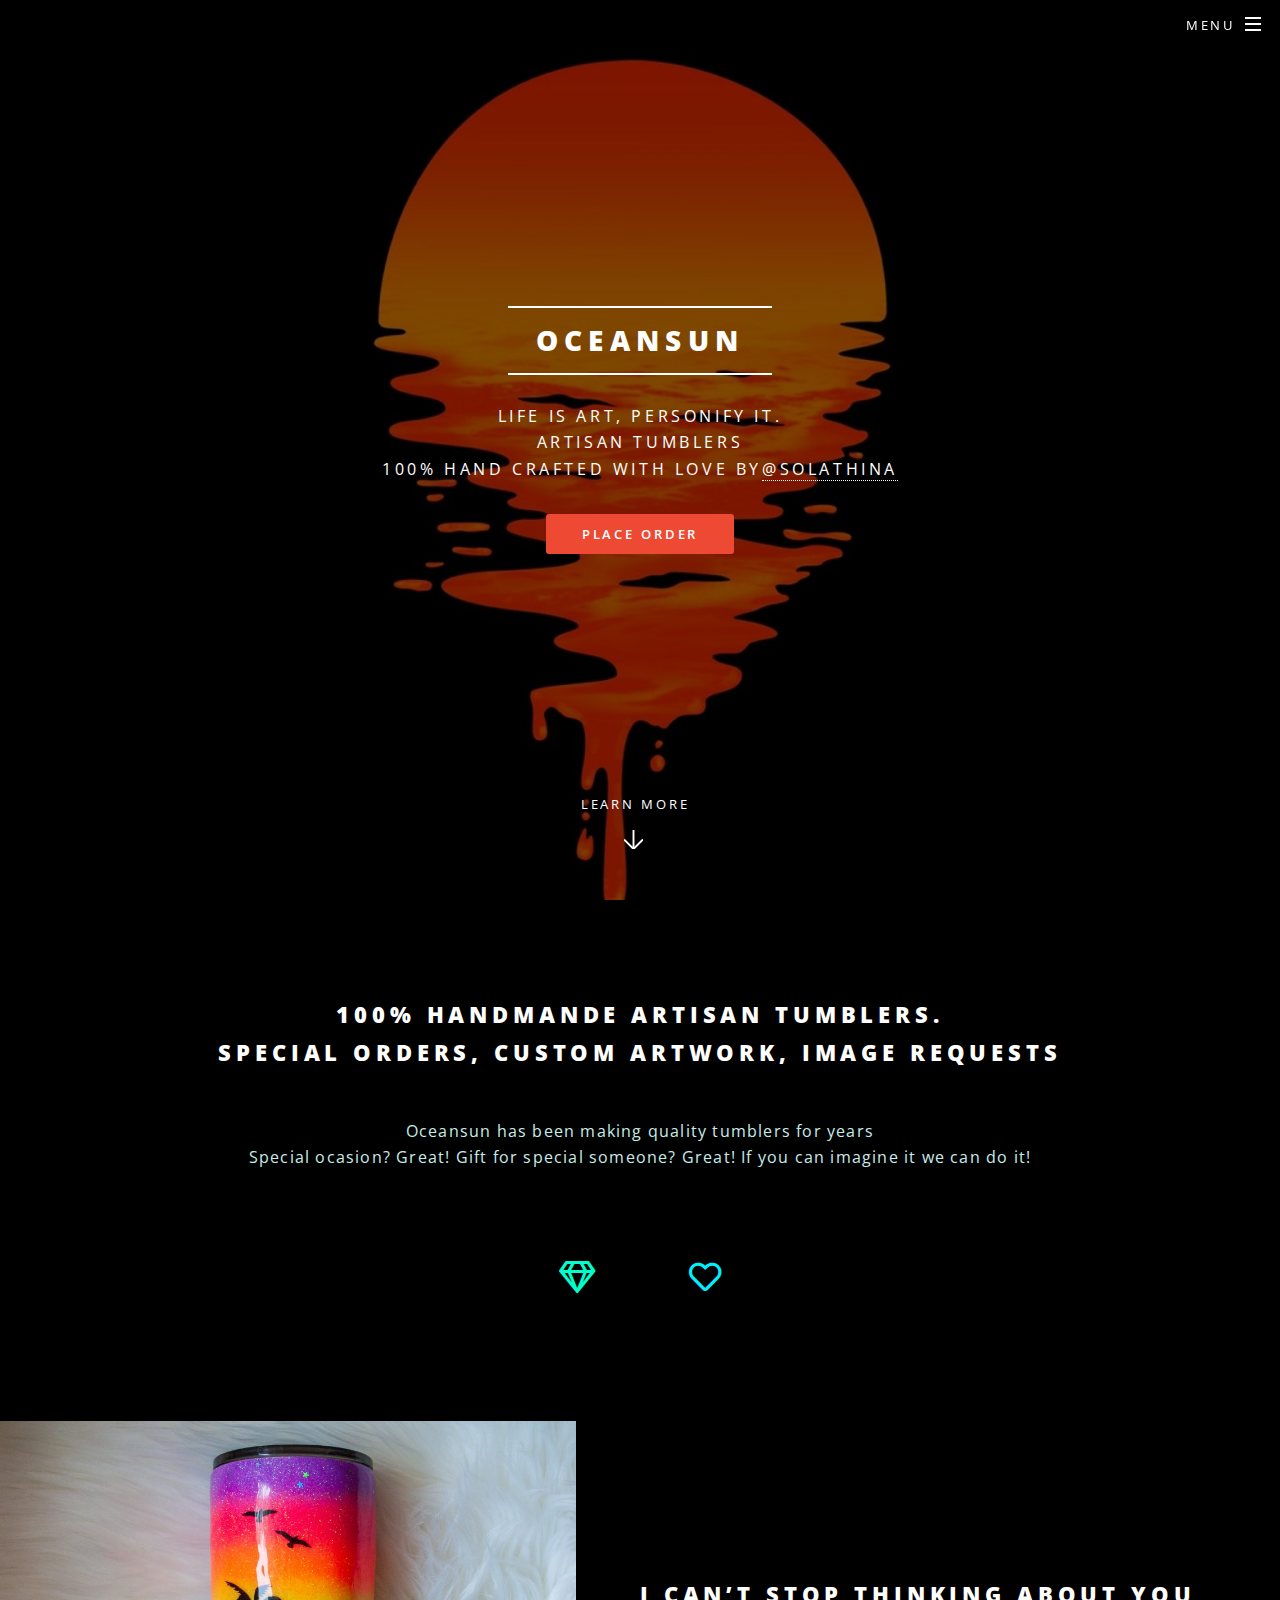
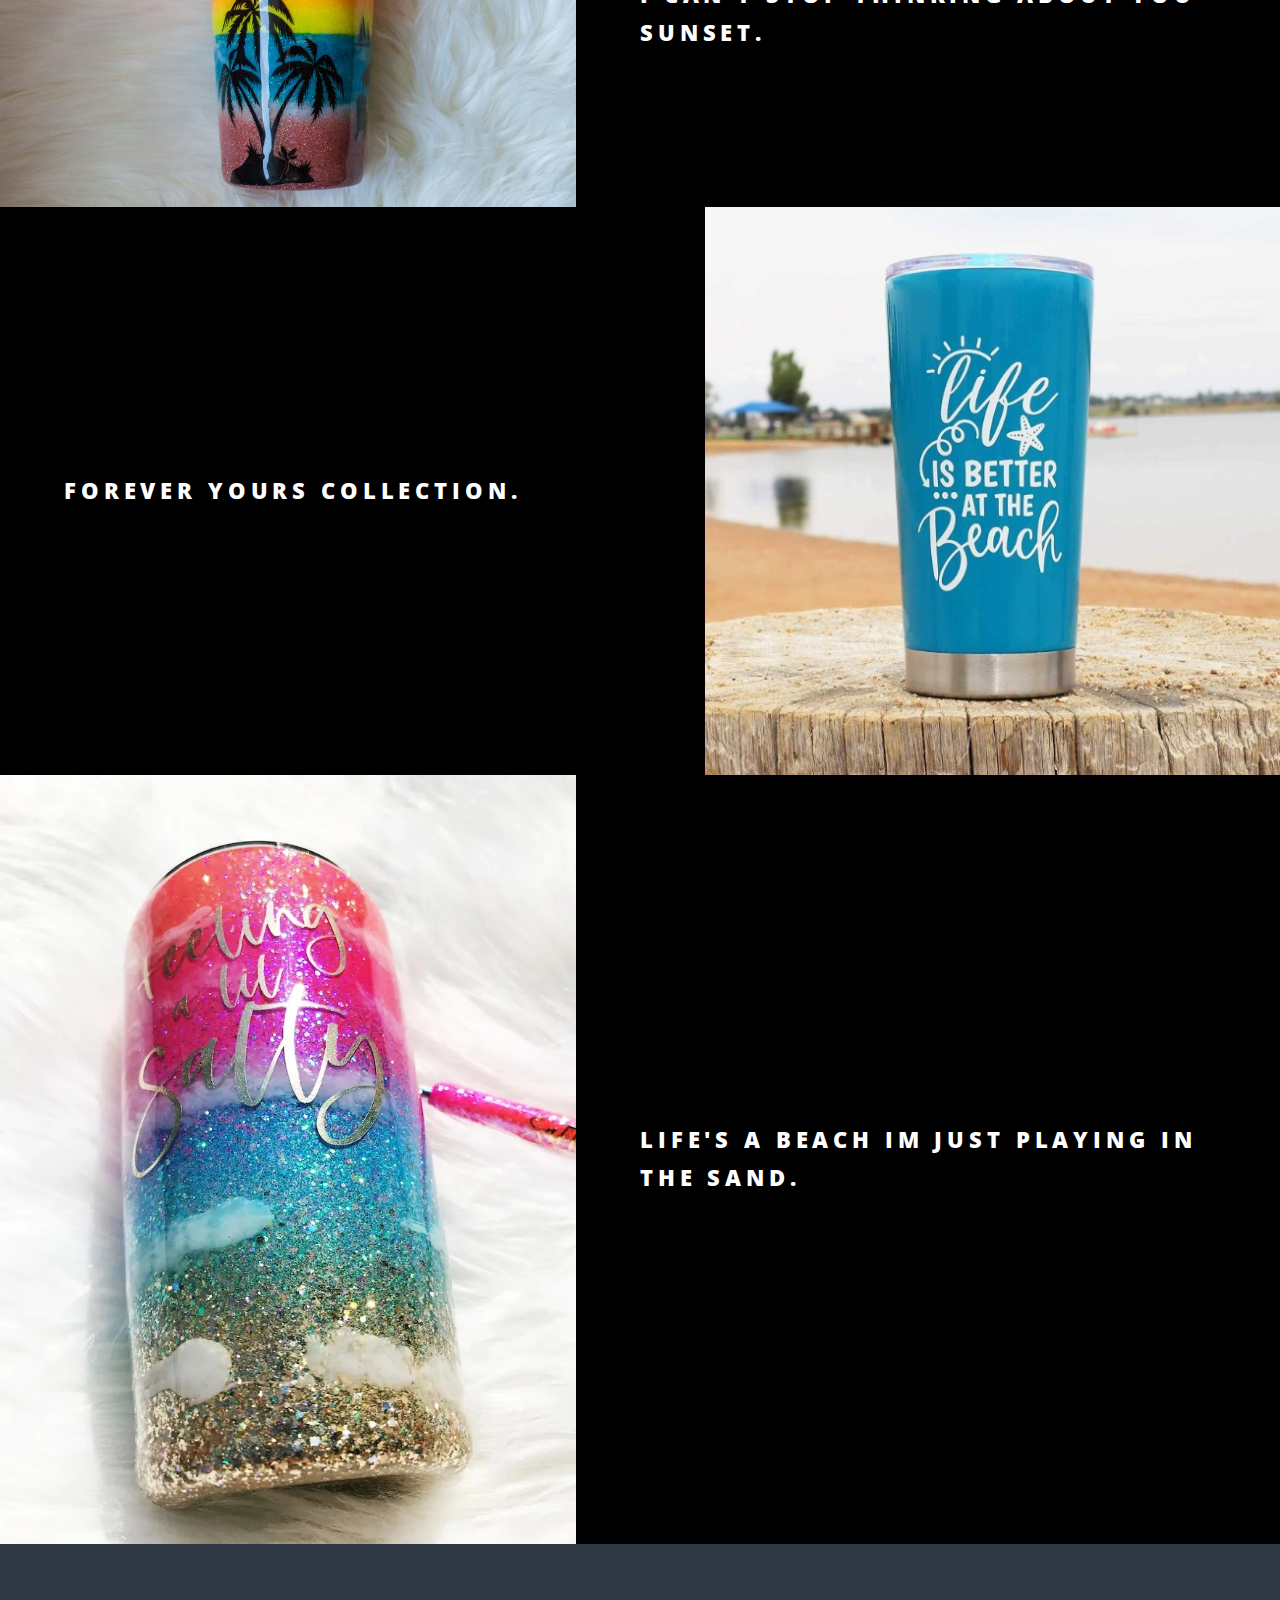
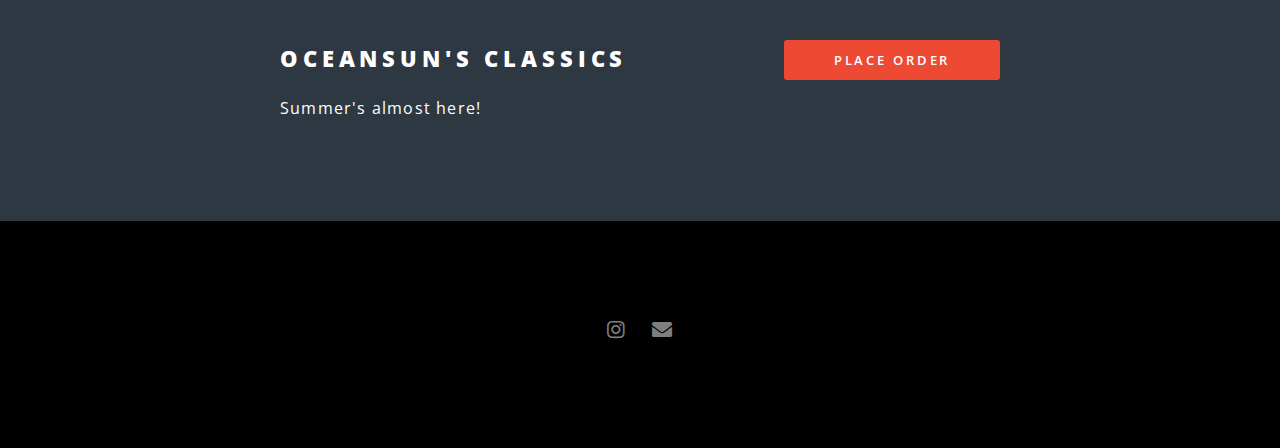
==== commit e73379f0: "cleaned main footer" ====
--- a/oceansun/index.html
+++ b/oceansun/index.html
@@ -4,6 +4,9 @@
 	html5up.net | @ajlkn
 	Free for personal and commercial use under the CCA 3.0 license (html5up.net/license)
 -->
+
+<!--TODO: add Place Order page-->
+
 <html>
 	<head>
 		<title>Oceansun</title>
@@ -26,11 +29,14 @@
 									<a href="#menu" class="menuToggle"><span>Menu</span></a>
 									<div id="menu">
 										<ul>
+											<!--
 											<li><a href="index.html">Home</a></li>
 											<li><a href="generic.html">Generic</a></li>
 											<li><a href="elements.html">Elements</a></li>
 											<li><a href="#">Sign Up</a></li>
-											<li><a href="#">Log In</a></li>
+											-->
+											<li><a href="index.html">Home</a></li>
+											<li><a href="generic.html">Place Order</a></li>
 										</ul>
 									</div>
 								</li>
@@ -46,7 +52,7 @@
 							Artisan Tumblers <br />
 							100% Hand Crafted with love by<a href="https://www.instagram.com/solathina/?hl=en">@solathina</a></p>
 							<ul class="actions special">
-								<li><a href="#" class="button primary">Place Order</a></li>
+								<li><a href="generic.html" class="button primary">Place Order</a></li>
 							</ul>
 						</div>
 						<a href="#one" class="more scrolly">Learn More</a>
@@ -138,7 +144,7 @@
 								<p>Summer's almost here!</p>
 							</header>
 							<ul class="actions stacked">
-								<li><a href="#" class="button fit primary">Place Order</a></li>
+								<li><a href="generic.html" class="button fit primary">Place Order</a></li>
 							</ul>
 						</div>
 					</section>
@@ -146,15 +152,18 @@
 				<!-- Footer -->
 					<footer id="footer">
 						<ul class="icons">
+						<!--
 							<li><a href="#" class="icon brands fa-twitter"><span class="label">Twitter</span></a></li>
 							<li><a href="#" class="icon brands fa-facebook-f"><span class="label">Facebook</span></a></li>
-							<li><a href="#" class="icon brands fa-instagram"><span class="label">Instagram</span></a></li>
+							<li><a href="https://www.instagram.com/solathina/?hl=en" class="icon brands fa-instagram"><span class="label">Instagram</span></a></li>
 							<li><a href="#" class="icon solid fa-envelope"><span class="label">Email</span></a></li>
 						</ul>
-						<!--
 						<ul class="copyright">
 							<li>&copy; Untitled</li><li>Design: <a href="http://html5up.net">HTML5 UP</a></li>
-						</ul> -->
+						</ul>
+						-->
+							<li><a href="https://www.instagram.com/solathina/?hl=en" class="icon brands fa-instagram"><span class="label">Instagram</span></a></li>
+							<li><a href="generic.html" class="icon solid fa-envelope"><span class="label">Email</span></a></li>
 					</footer>
 
 			</div>
